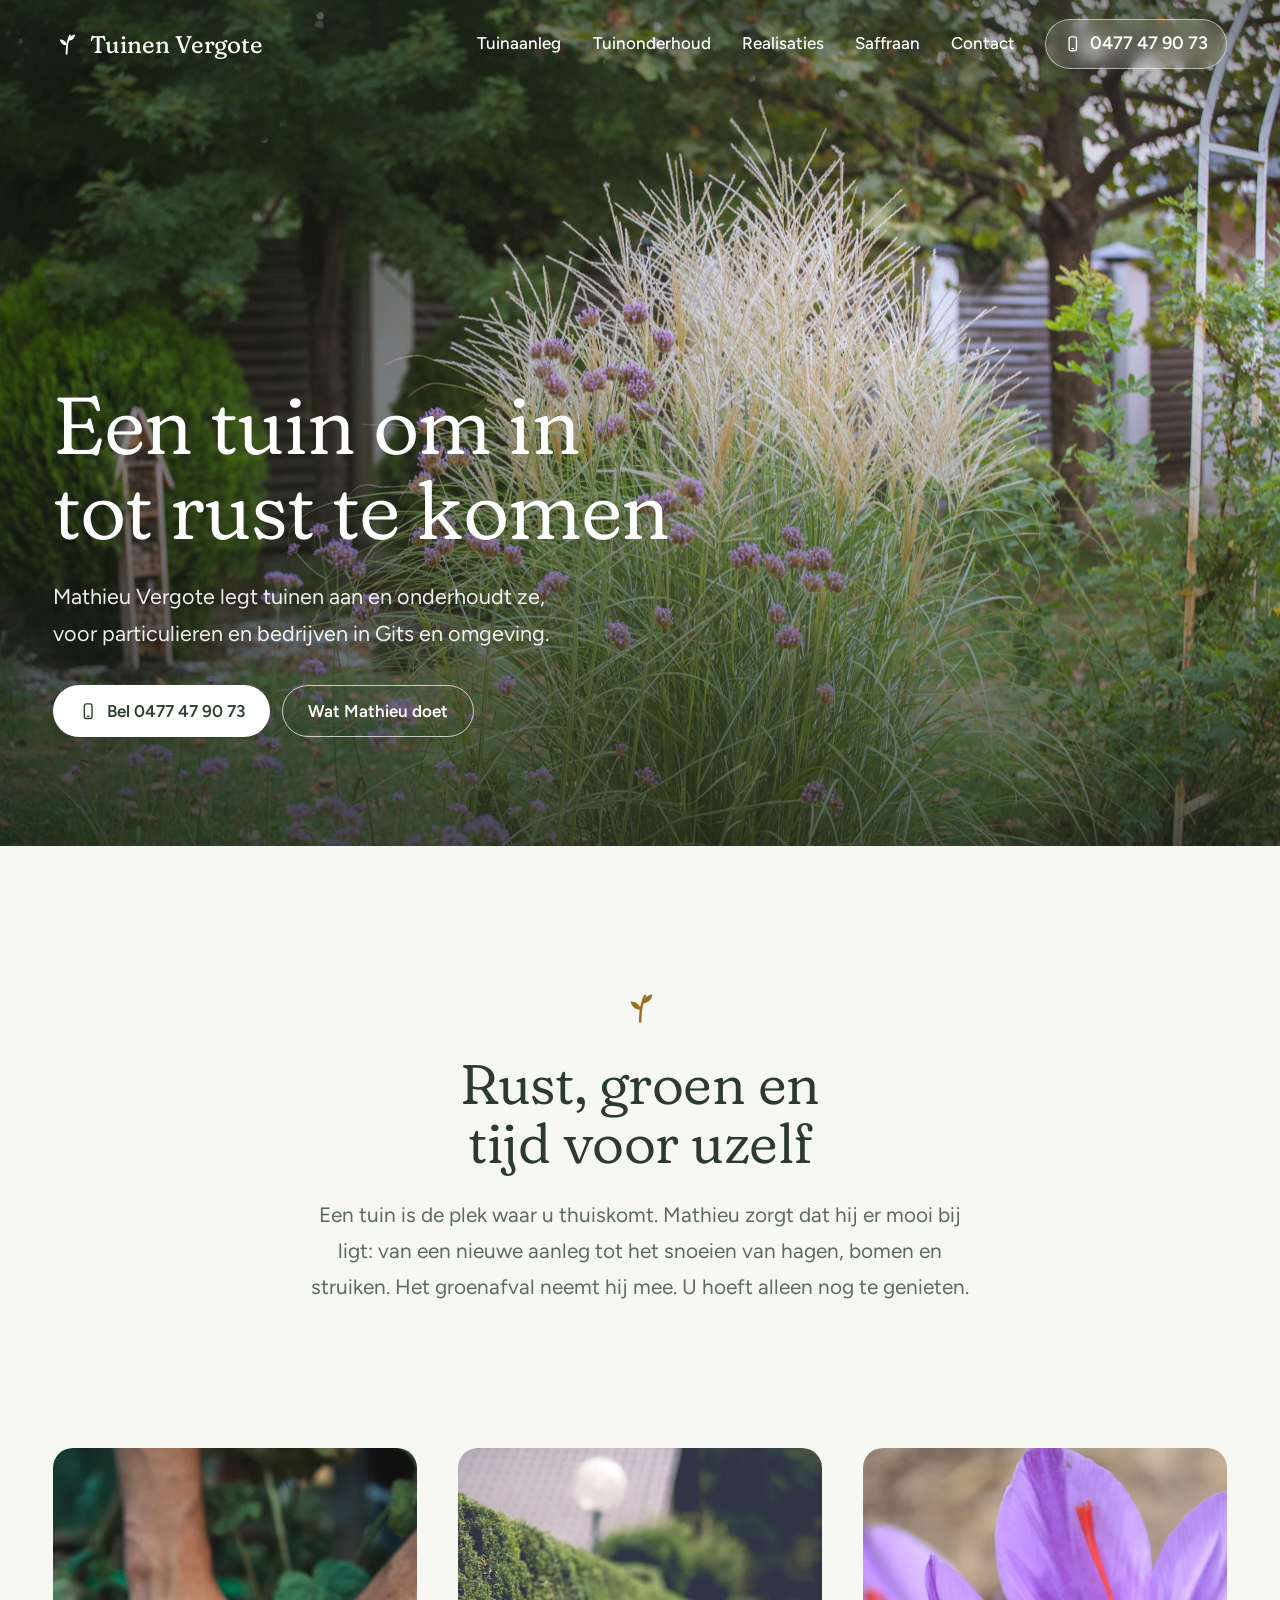
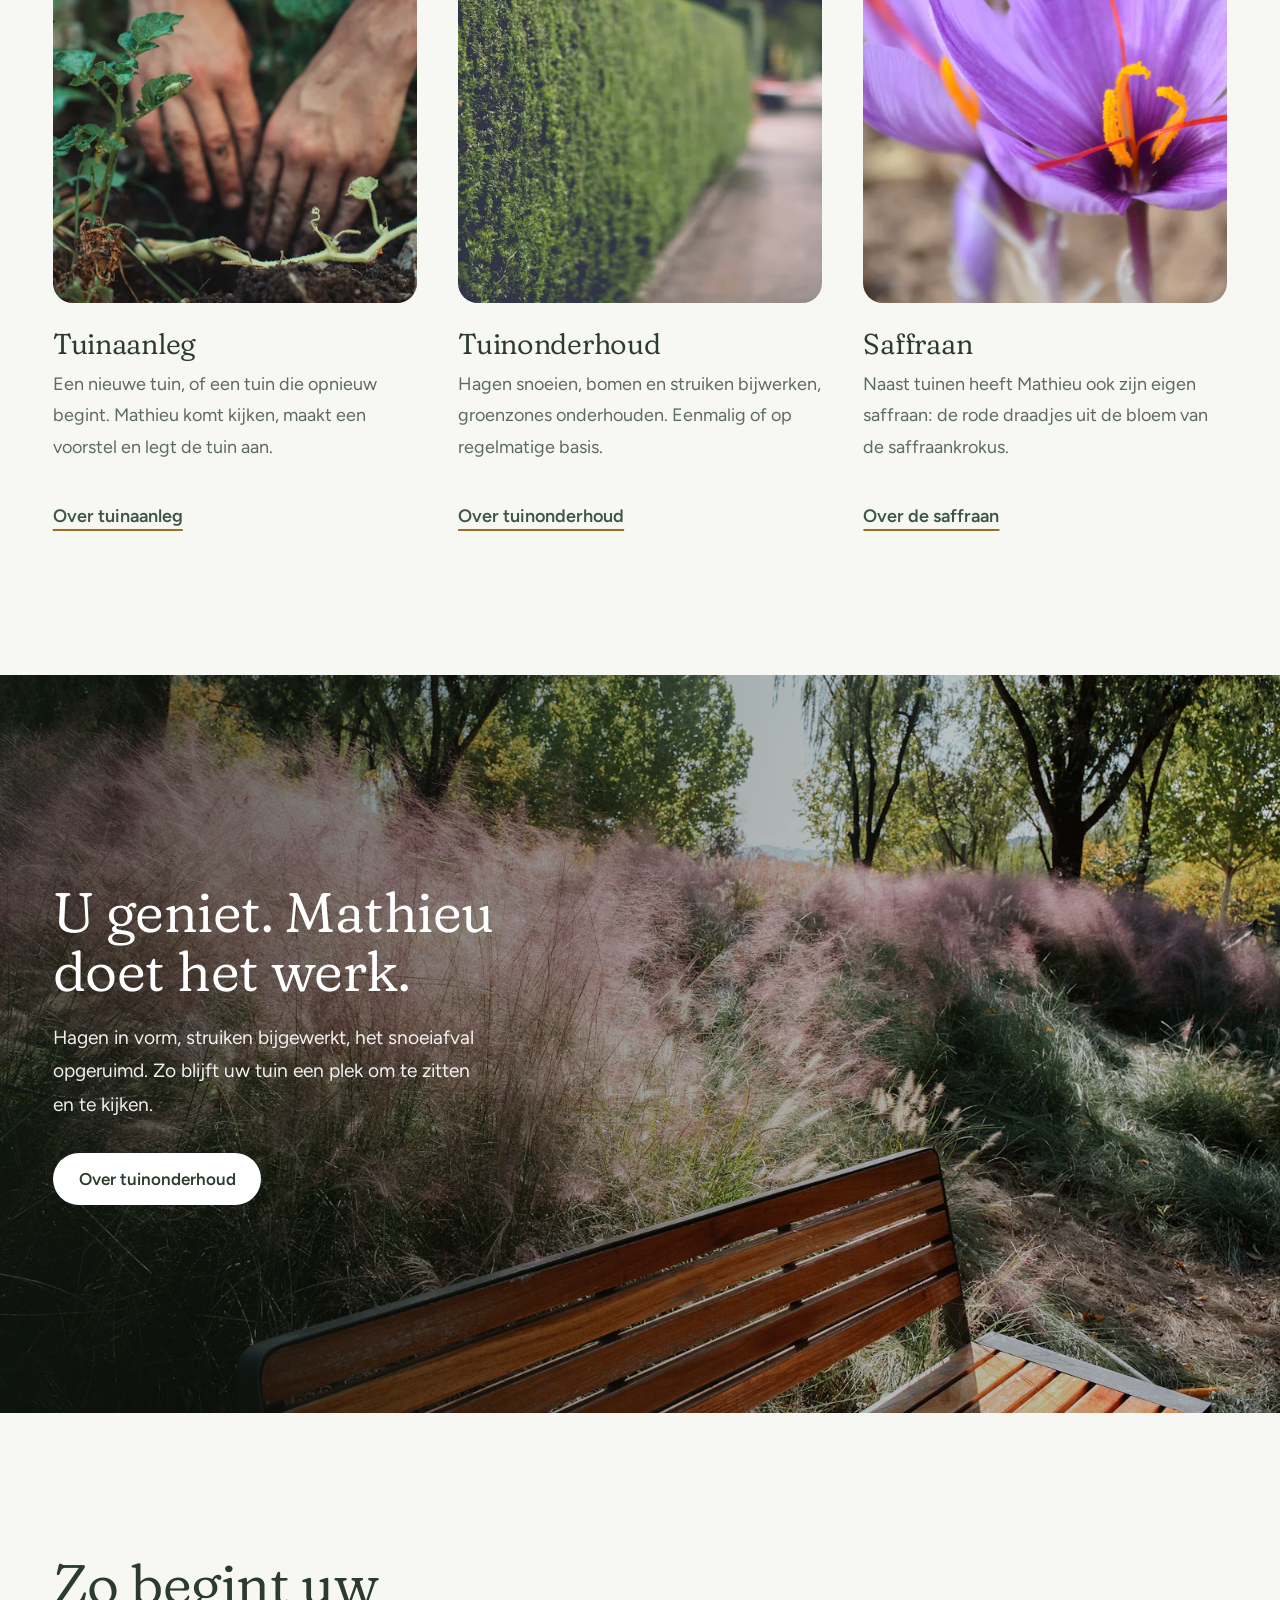
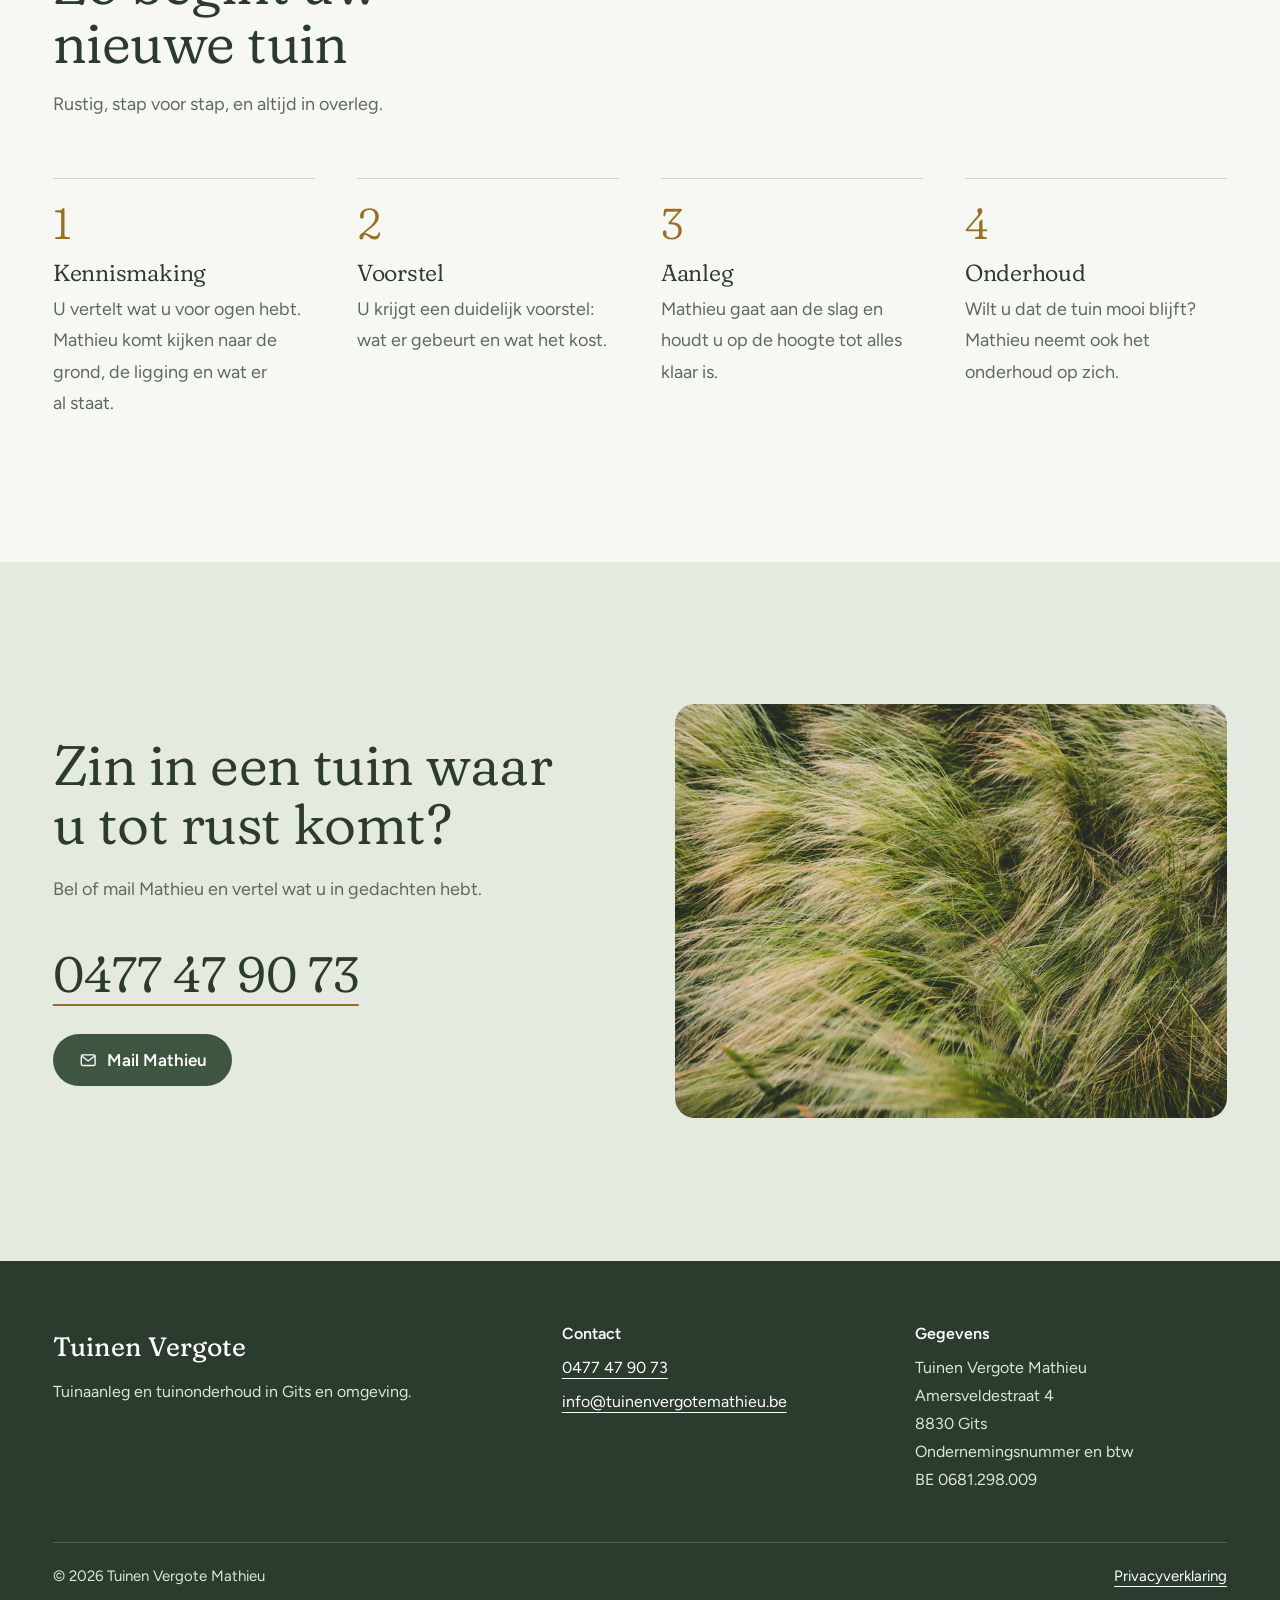
==== index.html @ f9eae63d "Calm redesign: photo-led, inspired by tuinenvanlerberghe.be Fraunces + Figtree (self-hosted, OFL), d" ====
<!doctype html>
<html lang="nl-BE">
<head>
<meta charset="utf-8">
<meta name="viewport" content="width=device-width, initial-scale=1">
<title>Tuinen Vergote Mathieu | Tuinaanleg en tuinonderhoud in Gits</title>
<meta name="description" content="Tuinen Vergote Mathieu uit Gits legt tuinen aan en onderhoudt ze, voor particulieren en bedrijven. Hagen snoeien, bomen en struiken, groenzones en afvoer van groenafval.">
<link rel="canonical" href="https://tuinenvergotemathieu.be/">
<meta property="og:type" content="website">
<meta property="og:locale" content="nl_BE">
<meta property="og:site_name" content="Tuinen Vergote Mathieu">
<meta property="og:title" content="Tuinen Vergote Mathieu | Tuinaanleg en tuinonderhoud in Gits">
<meta property="og:description" content="Tuinen Vergote Mathieu uit Gits legt tuinen aan en onderhoudt ze, voor particulieren en bedrijven. Hagen snoeien, bomen en struiken, groenzones en afvoer van groenafval.">
<meta property="og:url" content="https://tuinenvergotemathieu.be/">
<meta name="theme-color" content="#2B3B2D">
<link rel="icon" href="assets/img/favicon.svg" type="image/svg+xml">
<link rel="preload" href="assets/fonts/fraunces.woff2" as="font" type="font/woff2" crossorigin>
<link rel="preload" href="assets/fonts/figtree.woff2" as="font" type="font/woff2" crossorigin>
<link rel="preload" as="image" type="image/webp" imagesrcset="assets/img/photos/tuin-grassen-960.webp 960w, assets/img/photos/tuin-grassen-1920.webp 1920w" imagesizes="100vw" fetchpriority="high">
<link rel="stylesheet" href="assets/css/style.css">
<script type="application/ld+json">{"@context": "https://schema.org", "@type": "LocalBusiness", "name": "Tuinen Vergote Mathieu", "description": "Tuinaanleg en tuinonderhoud in Gits en omgeving.", "url": "https://tuinenvergotemathieu.be/", "telephone": "+32477479073", "email": "info@tuinenvergotemathieu.be", "vatID": "BE0681298009", "address": {"@type": "PostalAddress", "streetAddress": "Amersveldestraat 4", "postalCode": "8830", "addressLocality": "Gits", "addressCountry": "BE"}}</script>
</head>
<body>
<a class="skip-link" href="#inhoud">Naar de inhoud</a>
<header class="site-header site-header--over">
  <div class="wrap header-inner">
    <a class="brand" href="./"><svg viewBox="0 0 24 24" aria-hidden="true" focusable="false"><path d="M12 21C12 15 12.5 10 15 5" fill="none" stroke="currentColor" stroke-width="1.6" stroke-linecap="round"/><path d="M12.4 13.5C9 13.6 6.6 11.6 6 8.4 9.4 8.3 11.8 10.3 12.4 13.5Z" fill="currentColor"/><path d="M13.6 9.6C14 6.5 16.4 4.4 19.6 4 19.3 7.2 16.9 9.3 13.6 9.6Z" fill="currentColor"/></svg><span>Tuinen Vergote</span></a>
    <nav class="site-nav" aria-label="Hoofdmenu">
      <button class="menu-button" type="button" popovertarget="site-menu" popovertargetaction="toggle" aria-controls="site-menu"><svg viewBox="0 0 24 24" fill="none" stroke="currentColor" stroke-width="1.8" stroke-linecap="round" stroke-linejoin="round" aria-hidden="true" focusable="false"><path d="M4 8h16M4 16h16"/></svg><span>Menu</span></button>
      <ul id="site-menu" class="site-menu" popover="auto">
          <li><a href="tuinaanleg.html">Tuinaanleg</a></li>
          <li><a href="tuinonderhoud.html">Tuinonderhoud</a></li>
          <li><a href="realisaties.html">Realisaties</a></li>
          <li><a href="saffraan.html">Saffraan</a></li>
          <li><a href="contact.html">Contact</a></li>
      </ul>
    </nav>
    <a class="call" href="tel:+32477479073" aria-label="Bel Mathieu op 0477 47 90 73"><svg viewBox="0 0 24 24" fill="none" stroke="currentColor" stroke-width="1.8" stroke-linecap="round" stroke-linejoin="round" aria-hidden="true" focusable="false"><rect x="7" y="2.5" width="10" height="19" rx="2.5"/><path d="M11 18.5h2"/></svg><span class="call-number">0477 47 90 73</span></a>
  </div>
</header>
<main id="inhoud">
<section class="photo-hero hero">
  <img src="assets/img/photos/tuin-grassen-1920.webp" srcset="assets/img/photos/tuin-grassen-960.webp 960w, assets/img/photos/tuin-grassen-1920.webp 1920w" sizes="100vw" alt="" width="1920" height="1280" fetchpriority="high">
  <div class="wrap">
    <h1>Een tuin om in tot rust te komen</h1>
    <p>Mathieu Vergote legt tuinen aan en onderhoudt ze, voor particulieren en bedrijven in Gits en omgeving.</p>
    <div class="actions">
      <a class="button button--light" href="tel:+32477479073"><svg viewBox="0 0 24 24" fill="none" stroke="currentColor" stroke-width="1.8" stroke-linecap="round" stroke-linejoin="round" aria-hidden="true" focusable="false"><rect x="7" y="2.5" width="10" height="19" rx="2.5"/><path d="M11 18.5h2"/></svg>Bel 0477 47 90 73</a>
      <a class="button button--glass" href="#aanbod">Wat Mathieu doet</a>
    </div>
  </div>
</section>

<section class="section intro" aria-labelledby="intro-title">
  <div class="wrap">
    <div class="sprig"><svg viewBox="0 0 24 24" aria-hidden="true" focusable="false"><path d="M12 21C12 15 12.5 10 15 5" fill="none" stroke="currentColor" stroke-width="1.6" stroke-linecap="round"/><path d="M12.4 13.5C9 13.6 6.6 11.6 6 8.4 9.4 8.3 11.8 10.3 12.4 13.5Z" fill="currentColor"/><path d="M13.6 9.6C14 6.5 16.4 4.4 19.6 4 19.3 7.2 16.9 9.3 13.6 9.6Z" fill="currentColor"/></svg></div>
    <h2 id="intro-title">Rust, groen en tijd voor uzelf</h2>
    <p>Een tuin is de plek waar u thuiskomt. Mathieu zorgt dat hij er mooi bij ligt: van een nieuwe aanleg tot het snoeien van hagen, bomen en struiken. Het groenafval neemt hij mee. U hoeft alleen nog te genieten.</p>
  </div>
</section>

<section class="section" id="aanbod" aria-label="Wat Mathieu doet" style="padding-block-start:0">
  <div class="wrap offerings">
    <article class="offer">
      <img src="assets/img/photos/handen-planten-1000.webp" srcset="assets/img/photos/handen-planten-1000.webp 1000w" sizes="(max-width: 56rem) 100vw, 33vw" alt="" width="1000" height="667" loading="lazy" decoding="async">
      <h3>Tuinaanleg</h3>
      <p>Een nieuwe tuin, of een tuin die opnieuw begint. Mathieu komt kijken, maakt een voorstel en legt de tuin aan.</p>
      <a class="text-link" href="tuinaanleg.html">Over tuinaanleg</a>
    </article>
    <article class="offer">
      <img src="assets/img/photos/haag-1000.webp" srcset="assets/img/photos/haag-1000.webp 1000w" sizes="(max-width: 56rem) 100vw, 33vw" alt="" width="1000" height="667" loading="lazy" decoding="async">
      <h3>Tuinonderhoud</h3>
      <p>Hagen snoeien, bomen en struiken bijwerken, groenzones onderhouden. Eenmalig of op regelmatige basis.</p>
      <a class="text-link" href="tuinonderhoud.html">Over tuinonderhoud</a>
    </article>
    <article class="offer">
      <img src="assets/img/photos/saffraankrokus-1000.webp" srcset="assets/img/photos/saffraankrokus-1000.webp 1000w" sizes="(max-width: 56rem) 100vw, 33vw" alt="" width="1000" height="667" loading="lazy" decoding="async">
      <h3>Saffraan</h3>
      <p>Naast tuinen heeft Mathieu ook zijn eigen saffraan: de rode draadjes uit de bloem van de saffraankrokus.</p>
      <a class="text-link" href="saffraan.html">Over de saffraan</a>
    </article>
  </div>
</section>

<section class="photo-hero band" aria-labelledby="band-title">
  <img src="assets/img/photos/bank-tussen-gras-1600.webp" srcset="assets/img/photos/bank-tussen-gras-960.webp 960w, assets/img/photos/bank-tussen-gras-1600.webp 1600w" sizes="100vw" alt="" width="1600" height="1067" loading="lazy" decoding="async">
  <div class="wrap">
    <h2 id="band-title">U geniet. Mathieu doet het werk.</h2>
    <p>Hagen in vorm, struiken bijgewerkt, het snoeiafval opgeruimd. Zo blijft uw tuin een plek om te zitten en te kijken.</p>
    <div class="actions">
      <a class="button button--light" href="tuinonderhoud.html">Over tuinonderhoud</a>
    </div>
  </div>
</section>

<section class="section" aria-labelledby="stappen-title">
  <div class="wrap">
    <div class="steps-head">
      <h2 id="stappen-title">Zo begint uw nieuwe tuin</h2>
      <p>Rustig, stap voor stap, en altijd in overleg.</p>
    </div>
    <ol class="steps">
      <li><h3>Kennismaking</h3><p>U vertelt wat u voor ogen hebt. Mathieu komt kijken naar de grond, de ligging en wat er al staat.</p></li>
      <li><h3>Voorstel</h3><p>U krijgt een duidelijk voorstel: wat er gebeurt en wat het kost.</p></li>
      <li><h3>Aanleg</h3><p>Mathieu gaat aan de slag en houdt u op de hoogte tot alles klaar is.</p></li>
      <li><h3>Onderhoud</h3><p>Wilt u dat de tuin mooi blijft? Mathieu neemt ook het onderhoud op zich.</p></li>
    </ol>
  </div>
</section>
<section class="section section--salie" aria-labelledby="contact-title">
  <div class="wrap contact-block">
    <div>
      <h2 id="contact-title">Zin in een tuin waar u tot rust komt?</h2>
      <p>Bel of mail Mathieu en vertel wat u in gedachten hebt.</p>
      <a class="big-phone" href="tel:+32477479073">0477 47 90 73</a>
      <div class="actions">
        <a class="button button--mos" href="mailto:info@tuinenvergotemathieu.be"><svg viewBox="0 0 24 24" fill="none" stroke="currentColor" stroke-width="1.8" stroke-linecap="round" stroke-linejoin="round" aria-hidden="true" focusable="false"><rect x="3" y="5" width="18" height="14" rx="2"/><path d="m3.5 6.5 8.5 6.5 8.5-6.5"/></svg>Mail Mathieu</a>
      </div>
    </div>
    <img src="assets/img/photos/grassen-wind-1600.webp" srcset="assets/img/photos/grassen-wind-960.webp 960w, assets/img/photos/grassen-wind-1600.webp 1600w" sizes="(max-width: 52rem) 100vw, 50vw" alt="" width="1600" height="1067" loading="lazy" decoding="async">
  </div>
</section>
</main>
<footer class="site-footer">
  <div class="wrap">
    <div class="footer-grid">
      <div>
        <p class="footer-name">Tuinen Vergote</p>
        <p>Tuinaanleg en tuinonderhoud in Gits en omgeving.</p>
      </div>
      <div>
        <h2>Contact</h2>
        <ul>
          <li><a href="tel:+32477479073">0477 47 90 73</a></li>
          <li><a href="mailto:info@tuinenvergotemathieu.be">info@tuinenvergotemathieu.be</a></li>
        </ul>
      </div>
      <div>
        <h2>Gegevens</h2>
        <address>Tuinen Vergote Mathieu<br>Amersveldestraat 4<br>8830 Gits</address>
        <p>Ondernemingsnummer en btw BE 0681.298.009</p>
      </div>
    </div>
    <div class="footer-bottom">
      <span>&copy; <span id="jaar">2026</span> Tuinen Vergote Mathieu</span>
      <a href="privacy.html">Privacyverklaring</a>
    </div>
  </div>
</footer>
<script src="assets/js/site.js" defer></script>
</body>
</html>
---- assets/css/style.css ----
/* Tuinen Vergote Mathieu
   Feel: an early morning in a natural garden. Space, slow rhythm, soft light.
   Everything is served locally: no external fonts, scripts, maps or trackers. */

@font-face {
  font-family: "Fraunces";
  src: url("../fonts/fraunces.woff2") format("woff2-variations"),
       url("../fonts/fraunces.woff2") format("woff2");
  font-weight: 100 900;
  font-style: normal;
  font-display: swap;
}
@font-face {
  font-family: "Figtree";
  src: url("../fonts/figtree.woff2") format("woff2-variations"),
       url("../fonts/figtree.woff2") format("woff2");
  font-weight: 300 900;
  font-style: normal;
  font-display: swap;
}

:root {
  --dauw: #F7F8F4;        /* dew: page background */
  --salie: #E4EADF;       /* sage: quiet sections */
  --salie-lijn: #CBD5C4;
  --mos: #3E5641;         /* moss: headings, buttons */
  --mos-diep: #2B3B2D;
  --ink: #283229;
  --muted: #5D6A5E;
  --goud: #9A6F22;        /* saffron gold: underlines, numerals */
  --krokus: #6E5A9B;
  --wit: #FFFFFF;
  --voet: #DCE5D8;

  --serif: "Fraunces", "Iowan Old Style", Georgia, serif;
  --sans: "Figtree", ui-sans-serif, system-ui, -apple-system, "Segoe UI", Roboto, Arial, sans-serif;

  --gutter: clamp(1.25rem, 0.5rem + 3.5vw, 3.5rem);
  --section: clamp(4.5rem, 2.5rem + 8vw, 10rem);
  --radius: 20px;
  --shade: 20, 30, 22;

  color-scheme: light;
}

*, *::before, *::after { box-sizing: border-box; }
html { -webkit-text-size-adjust: 100%; }

body {
  margin: 0;
  font-family: var(--sans);
  font-size: 1.125rem;
  font-size-adjust: from-font;
  line-height: 1.75;
  color: var(--ink);
  background: var(--dauw);
}

img { display: block; max-width: 100%; height: auto; }

h1, h2, h3 {
  margin: 0;
  font-family: var(--serif);
  font-weight: 340;
  font-variation-settings: "SOFT" 100, "WONK" 0;
  line-height: 1.1;
  letter-spacing: -0.01em;
  color: var(--mos-diep);
  text-wrap: balance;
}
h1 { font-size: clamp(2.6rem, 1.5rem + 4.2vw, 5.25rem); }
h2 { font-size: clamp(2rem, 1.35rem + 2.5vw, 3.5rem); }
h3 { font-size: clamp(1.45rem, 1.25rem + 0.6vw, 1.75rem); }

p { margin: 0 0 1em; text-wrap: pretty; }
p:last-child { margin-bottom: 0; }

a { color: inherit; }
:focus-visible { outline: 2px solid var(--focus, var(--mos)); outline-offset: 4px; border-radius: 4px; }

.wrap { width: min(100% - 2 * var(--gutter), 76rem); margin-inline: auto; }

.visually-hidden {
  position: absolute !important;
  inline-size: 1px; block-size: 1px;
  overflow: hidden;
  clip-path: inset(50%);
  white-space: nowrap;
}

.skip-link {
  position: absolute;
  inset-inline-start: 1rem;
  inset-block-start: -5rem;
  z-index: 100;
  padding: 0.75rem 1.1rem;
  background: var(--mos);
  color: var(--wit);
  border-radius: 999px;
  font-weight: 600;
}
.skip-link:focus { inset-block-start: 1rem; }

/* ---------- Links & buttons ---------- */
.text-link {
  display: inline-block;
  margin-block-start: 1.25rem;
  font-weight: 600;
  color: var(--mos);
  text-decoration: underline;
  text-decoration-color: var(--goud);
  text-decoration-thickness: 1.5px;
  text-underline-offset: 0.4em;
  transition: text-decoration-color 0.3s ease, color 0.3s ease;
}
.text-link:hover { color: var(--mos-diep); text-decoration-color: var(--mos-diep); }

.actions { display: flex; flex-wrap: wrap; gap: 0.75rem; margin-block-start: 2rem; }
.button {
  display: inline-flex;
  align-items: center;
  gap: 0.6rem;
  min-block-size: 3.25rem;
  padding: 0.8rem 1.55rem;
  border: 1.5px solid transparent;
  border-radius: 999px;
  font: 600 1.0625rem/1.2 var(--sans);
  text-decoration: none;
  cursor: pointer;
  transition: background-color 0.3s ease, color 0.3s ease, border-color 0.3s ease;
}
.button svg { inline-size: 1.15rem; block-size: 1.15rem; }
.button--light { background: var(--wit); color: var(--mos-diep); }
.button--light:hover { background: var(--salie); }
.button--glass { border-color: rgba(255, 255, 255, 0.7); color: var(--wit); }
.button--glass:hover { background: rgba(255, 255, 255, 0.16); }
.button--mos { background: var(--mos); color: var(--wit); }
.button--mos:hover { background: var(--mos-diep); }
.button--line { border-color: var(--mos); color: var(--mos); }
.button--line:hover { background: var(--salie); }

/* ---------- Header + navigation ---------- */
.site-header { position: relative; z-index: 20; color: var(--mos-diep); }
.site-header--over { position: absolute; inset-inline: 0; inset-block-start: 0; color: var(--wit); --focus: var(--wit); }
.header-inner { display: flex; align-items: center; gap: 1rem; min-block-size: 5.5rem; }
.header-inner > * { flex-shrink: 0; white-space: nowrap; }

.brand {
  display: inline-flex;
  align-items: center;
  gap: 0.6rem;
  margin-inline-end: auto;
  color: inherit;
  text-decoration: none;
  font-family: var(--serif);
  font-size: 1.45rem;
  font-weight: 400;
  font-variation-settings: "SOFT" 100;
  letter-spacing: -0.005em;
}
.brand svg { inline-size: 1.7rem; block-size: 1.7rem; }

.menu-button {
  anchor-name: --menu-button;
  display: inline-flex;
  align-items: center;
  gap: 0.5rem;
  min-block-size: 2.75rem;
  padding: 0.5rem 1.1rem;
  border: 1.5px solid currentColor;
  border-radius: 999px;
  background: transparent;
  color: inherit;
  font: 600 1rem/1 var(--sans);
  cursor: pointer;
}
.menu-button svg { inline-size: 1.15rem; block-size: 1.15rem; }

.site-menu {
  list-style: none;
  margin: 0;
  padding: 0.75rem;
  position: fixed;
  inset: auto;
  inset-block-start: 5.5rem;
  inset-block-start: anchor(--menu-button bottom);
  inset-inline-end: var(--gutter);
  inline-size: min(84dvw, 20rem);
  max-block-size: calc(100dvh - 7rem);
  margin-block-start: 0.6rem;
  overflow: auto;
  background: var(--dauw);
  color: var(--ink);
  border: 0;
  border-radius: 18px;
  box-shadow: 0 20px 50px rgba(var(--shade), 0.18);
}
.site-menu a {
  display: block;
  padding: 0.75rem 1rem;
  border-radius: 12px;
  color: var(--mos-diep);
  text-decoration: none;
  font-size: 1.15rem;
  font-weight: 500;
}
.site-menu a:hover { background: var(--salie); }
.site-menu a[aria-current="page"] {
  text-decoration: underline;
  text-decoration-color: var(--goud);
  text-decoration-thickness: 1.5px;
  text-underline-offset: 0.45em;
}

.no-popover .site-header:not(.is-wide) .site-menu:not(.is-open) { display: none; }
.no-popover .site-menu.is-open { display: block; }

.site-header.is-wide .menu-button { display: none; }
.site-header.is-wide .site-menu {
  position: static;
  display: flex;
  align-items: center;
  gap: 0.25rem;
  inline-size: auto;
  max-inline-size: none;
  block-size: auto;
  max-block-size: none;
  overflow: visible;
  margin: 0;
  padding: 0;
  background: transparent;
  color: inherit;
  box-shadow: none;
}
.site-header.is-wide .site-menu::backdrop { display: none; }
.site-header.is-wide .site-menu a {
  color: inherit;
  font-size: 1.0625rem;
  padding: 0.5rem 0.85rem;
  text-decoration: underline;
  text-decoration-color: transparent;
  text-decoration-thickness: 1.5px;
  text-underline-offset: 0.45em;
  transition: text-decoration-color 0.3s ease;
}
.site-header.is-wide .site-menu a:hover { background: transparent; text-decoration-color: currentColor; }
.site-header.is-wide .site-menu a[aria-current="page"] { text-decoration-color: var(--goud); }
.site-header--over.is-wide .site-menu a[aria-current="page"] { text-decoration-color: currentColor; }
.is-measuring * { transition: none !important; }

.call {
  display: inline-flex;
  align-items: center;
  gap: 0.5rem;
  min-block-size: 2.75rem;
  padding: 0.5rem 1.15rem;
  border: 1.5px solid transparent;
  border-radius: 999px;
  background: var(--mos);
  color: var(--wit);
  font-weight: 600;
  text-decoration: none;
  transition: background-color 0.3s ease;
}
.call:hover { background: var(--mos-diep); }
.call svg { inline-size: 1.1rem; block-size: 1.1rem; }
.site-header--over .call {
  background: rgba(255, 255, 255, 0.14);
  border-color: rgba(255, 255, 255, 0.55);
  -webkit-backdrop-filter: blur(8px);
  backdrop-filter: blur(8px);
}
.site-header--over .call:hover { background: rgba(255, 255, 255, 0.26); }
@media (max-width: 34rem) {
  .header-inner { gap: 0.6rem; }
  .brand { font-size: 1.2rem; gap: 0.45rem; }
  .brand svg { inline-size: 1.4rem; block-size: 1.4rem; }
  .menu-button { padding-inline: 0.85rem; }
  .call .call-number { display: none; }
  .call { padding-inline: 0.8rem; }
}

/* ---------- Photo heroes ---------- */
.photo-hero {
  position: relative;
  isolation: isolate;
  overflow: hidden;
  display: grid;
  align-items: end;
  color: var(--wit);
  --focus: var(--wit);
}
.photo-hero > img {
  position: absolute;
  inset: 0;
  inline-size: 100%;
  block-size: 100%;
  object-fit: cover;
  z-index: -2;
}
.photo-hero::after {
  content: "";
  position: absolute;
  inset: 0;
  z-index: -1;
  background:
    linear-gradient(90deg, rgba(var(--shade), 0.42) 0%, rgba(var(--shade), 0) 65%),
    linear-gradient(180deg,
      rgba(var(--shade), 0.45) 0%,
      rgba(var(--shade), 0) 26%,
      rgba(var(--shade), 0) 42%,
      rgba(var(--shade), 0.62) 100%);
}
.photo-hero h1, .photo-hero h2 { color: var(--wit); }
.photo-hero p { color: rgba(255, 255, 255, 0.92); }

.hero { min-block-size: min(94svh, 62rem); }
.hero .wrap { padding-block: 9rem clamp(3.5rem, 2rem + 6vw, 7rem); }
.hero h1 { max-inline-size: 13ch; }
.hero p { max-inline-size: 38ch; font-size: clamp(1.15rem, 1rem + 0.5vw, 1.35rem); margin-block-start: 1.5rem; }

/* the one orchestrated moment: the garden settles into view */
@keyframes settle {
  from { scale: 1.07; }
  to   { scale: 1; }
}
@media (prefers-reduced-motion: no-preference) {
  .hero > img { animation: settle 9s cubic-bezier(0.2, 0.6, 0.2, 1) both; }
}

.page-hero { min-block-size: clamp(22rem, 52svh, 36rem); }
.page-hero .wrap { padding-block: 8rem clamp(2.5rem, 1.5rem + 4vw, 5rem); }
.page-hero p { max-inline-size: 44ch; font-size: clamp(1.1rem, 1rem + 0.4vw, 1.3rem); margin-block-start: 1.1rem; }

.page-head { background: var(--salie); }
.page-head .wrap { padding-block: clamp(3rem, 2rem + 4vw, 6rem); }
.page-head p { max-inline-size: 44ch; margin-block-start: 1.1rem; font-size: clamp(1.1rem, 1rem + 0.4vw, 1.3rem); color: var(--muted); }

/* ---------- Sections ---------- */
.section { padding-block: var(--section); }
.section--salie { background: var(--salie); }

.intro { text-align: center; }
.intro .wrap { max-inline-size: 42rem; }
.intro p { margin-block-start: 1.5rem; font-size: clamp(1.15rem, 1.05rem + 0.4vw, 1.3rem); color: var(--muted); }

.sprig { inline-size: 2.4rem; block-size: 2.4rem; margin: 0 auto 1.75rem; color: var(--goud); }

/* three quiet offerings */
.offerings {
  display: grid;
  grid-template-columns: repeat(3, 1fr);
  gap: clamp(2.5rem, 2rem + 2vw, 4rem) clamp(1.5rem, 1rem + 2vw, 3rem);
}
.offer img {
  inline-size: 100%;
  aspect-ratio: 4 / 5;
  object-fit: cover;
  border-radius: var(--radius);
}
.offer h3 { margin-block-start: 1.6rem; }
.offer p { margin-block-start: 0.6rem; color: var(--muted); }
@media (max-width: 56rem) {
  .offerings { grid-template-columns: 1fr; max-inline-size: 34rem; margin-inline: auto; }
  .offer img { aspect-ratio: 3 / 2; }
}

/* calm photo band */
.band { min-block-size: min(82svh, 48rem); align-items: center; }
.band::after {
  background: linear-gradient(90deg, rgba(var(--shade), 0.62) 0%, rgba(var(--shade), 0.25) 55%, rgba(var(--shade), 0.05) 100%);
}
.band .wrap { padding-block: var(--section); }
.band h2 { max-inline-size: 14ch; }
.band p { max-inline-size: 36ch; margin-block-start: 1.25rem; font-size: 1.2rem; }

/* steps: a real sequence, so numbered */
.steps-head { max-inline-size: 36rem; margin-block-end: clamp(2.5rem, 2rem + 2vw, 4rem); }
.steps-head p { margin-block-start: 1rem; color: var(--muted); }
.steps {
  list-style: none;
  margin: 0;
  padding: 0;
  counter-reset: stap;
  display: grid;
  grid-template-columns: repeat(auto-fit, minmax(min(100%, 14rem), 1fr));
  gap: 2.5rem clamp(1.5rem, 1rem + 2vw, 3rem);
}
.steps li { counter-increment: stap; border-block-start: 1px solid var(--salie-lijn); padding-block-start: 1.5rem; }
.steps li::before {
  content: counter(stap);
  display: block;
  font-family: var(--serif);
  font-variation-settings: "SOFT" 100;
  font-weight: 300;
  font-size: 2.6rem;
  line-height: 1;
  color: var(--goud);
  margin-block-end: 1rem;
}
.steps h3 { font-size: 1.4rem; margin-block-end: 0.5rem; }
.steps p { color: var(--muted); }

/* contact block */
.contact-block {
  display: grid;
  grid-template-columns: 1fr 1fr;
  align-items: center;
  gap: clamp(2.5rem, 2rem + 3vw, 5rem);
}
.contact-block img { inline-size: 100%; aspect-ratio: 4 / 3; object-fit: cover; border-radius: var(--radius); }
.contact-block p { margin-block-start: 1.25rem; color: var(--muted); max-inline-size: 38ch; }
.big-phone {
  display: inline-block;
  margin-block-start: 1.5rem;
  font-family: var(--serif);
  font-variation-settings: "SOFT" 100;
  font-weight: 340;
  font-size: clamp(2rem, 1.5rem + 2vw, 3rem);
  line-height: 1.1;
  color: var(--mos-diep);
  text-decoration: underline;
  text-decoration-color: var(--goud);
  text-decoration-thickness: 1.5px;
  text-underline-offset: 0.25em;
}
.big-phone:hover { text-decoration-color: var(--mos-diep); }
@media (max-width: 52rem) { .contact-block { grid-template-columns: 1fr; } }

/* task list (onderhoud) */
.tasks {
  list-style: none;
  margin: 0;
  padding: 0;
  display: grid;
  grid-template-columns: repeat(auto-fit, minmax(min(100%, 24rem), 1fr));
  gap: 2.5rem clamp(2rem, 1rem + 3vw, 4rem);
}
.tasks li { border-block-start: 1px solid var(--salie-lijn); padding-block-start: 1.5rem; }
.tasks h3 { margin-block-end: 0.5rem; }
.tasks p { color: var(--muted); max-inline-size: 40ch; }

.split { display: grid; grid-template-columns: 1fr 1fr; gap: 2rem clamp(2.5rem, 2rem + 3vw, 5rem); align-items: start; }
.split p { color: var(--muted); max-inline-size: 42ch; font-size: 1.2rem; }
.split img { inline-size: 100%; aspect-ratio: 4 / 3; object-fit: cover; border-radius: var(--radius); }
@media (max-width: 52rem) { .split { grid-template-columns: 1fr; } }

.section-title { margin-block-end: clamp(2.5rem, 2rem + 2vw, 4rem); max-inline-size: 22ch; }

/* prose */
.prose { max-inline-size: 64ch; }
.wrap.prose { max-inline-size: none; }
.wrap.prose > * { max-inline-size: 64ch; }
.prose h2 { font-size: clamp(1.75rem, 1.4rem + 1.4vw, 2.5rem); margin-block: 3rem 1rem; }
.prose h2:first-child { margin-block-start: 0; }
.prose ul { padding-inline-start: 1.25rem; margin: 0 0 1em; }
.prose li { margin-block-end: 0.4em; }
.prose a { color: var(--mos); text-decoration-color: var(--goud); text-underline-offset: 0.3em; }
.note {
  background: var(--salie);
  border-inline-start: 3px solid var(--krokus);
  padding: 1.1rem 1.4rem;
  border-radius: 0 14px 14px 0;
}

/* contact facts */
.facts {
  display: grid;
  grid-template-columns: repeat(auto-fit, minmax(min(100%, 24rem), 1fr));
  gap: 2.5rem clamp(2rem, 1rem + 3vw, 4rem);
  margin: 0;
}
.facts div { border-block-start: 1px solid var(--salie-lijn); padding-block-start: 1.25rem; }
.facts dt { color: var(--muted); font-size: 1rem; margin-block-end: 0.4rem; }
.facts dd {
  margin: 0;
  font-family: var(--serif);
  font-variation-settings: "SOFT" 100;
  font-weight: 360;
  font-size: clamp(1.45rem, 1.2rem + 1vw, 2rem);
  line-height: 1.25;
  color: var(--mos-diep);
  overflow-wrap: anywhere;
}
.facts dd a { text-decoration-color: var(--goud); text-decoration-thickness: 1.5px; text-underline-offset: 0.25em; }
.facts dd a:hover { text-decoration-color: currentColor; }

/* gallery (realisaties, for Mathieu's own photos) */
.gallery { display: grid; grid-template-columns: repeat(auto-fill, minmax(min(100%, 20rem), 1fr)); gap: 1.25rem; }
.gallery figure { margin: 0; }
.gallery img { inline-size: 100%; aspect-ratio: 4 / 3; object-fit: cover; border-radius: 14px; }
.gallery figcaption { font-size: 1rem; color: var(--muted); margin-block-start: 0.5rem; }

/* ---------- Footer ---------- */
.site-footer { background: var(--mos-diep); color: var(--voet); padding-block: 4rem 2rem; font-size: 1rem; --focus: var(--wit); }
.footer-grid { display: grid; grid-template-columns: 1.5fr 1fr 1fr; gap: 2.5rem; }
.footer-grid h2 { font-family: var(--sans); font-size: 1rem; font-weight: 600; color: var(--wit); margin-block-end: 0.75rem; letter-spacing: 0; }
.footer-grid ul { list-style: none; margin: 0; padding: 0; }
.footer-grid li { margin-block-end: 0.35rem; }
.footer-grid address { font-style: normal; }
.footer-grid a { color: var(--wit); text-underline-offset: 0.3em; }
.footer-name { font-family: var(--serif); font-variation-settings: "SOFT" 100; font-weight: 400; font-size: 1.6rem; color: var(--wit); margin-block-end: 0.5rem; }
.footer-bottom {
  display: flex;
  flex-wrap: wrap;
  justify-content: space-between;
  gap: 0.5rem 1.5rem;
  margin-block-start: 3rem;
  padding-block-start: 1.25rem;
  border-block-start: 1px solid rgba(220, 229, 216, 0.22);
  font-size: 0.9375rem;
}
.footer-bottom a { color: var(--wit); text-underline-offset: 0.3em; }
@media (max-width: 46rem) { .footer-grid { grid-template-columns: 1fr; } }

@media (forced-colors: active) {
  .call, .button, .menu-button { border: 1.5px solid ButtonText; }
}
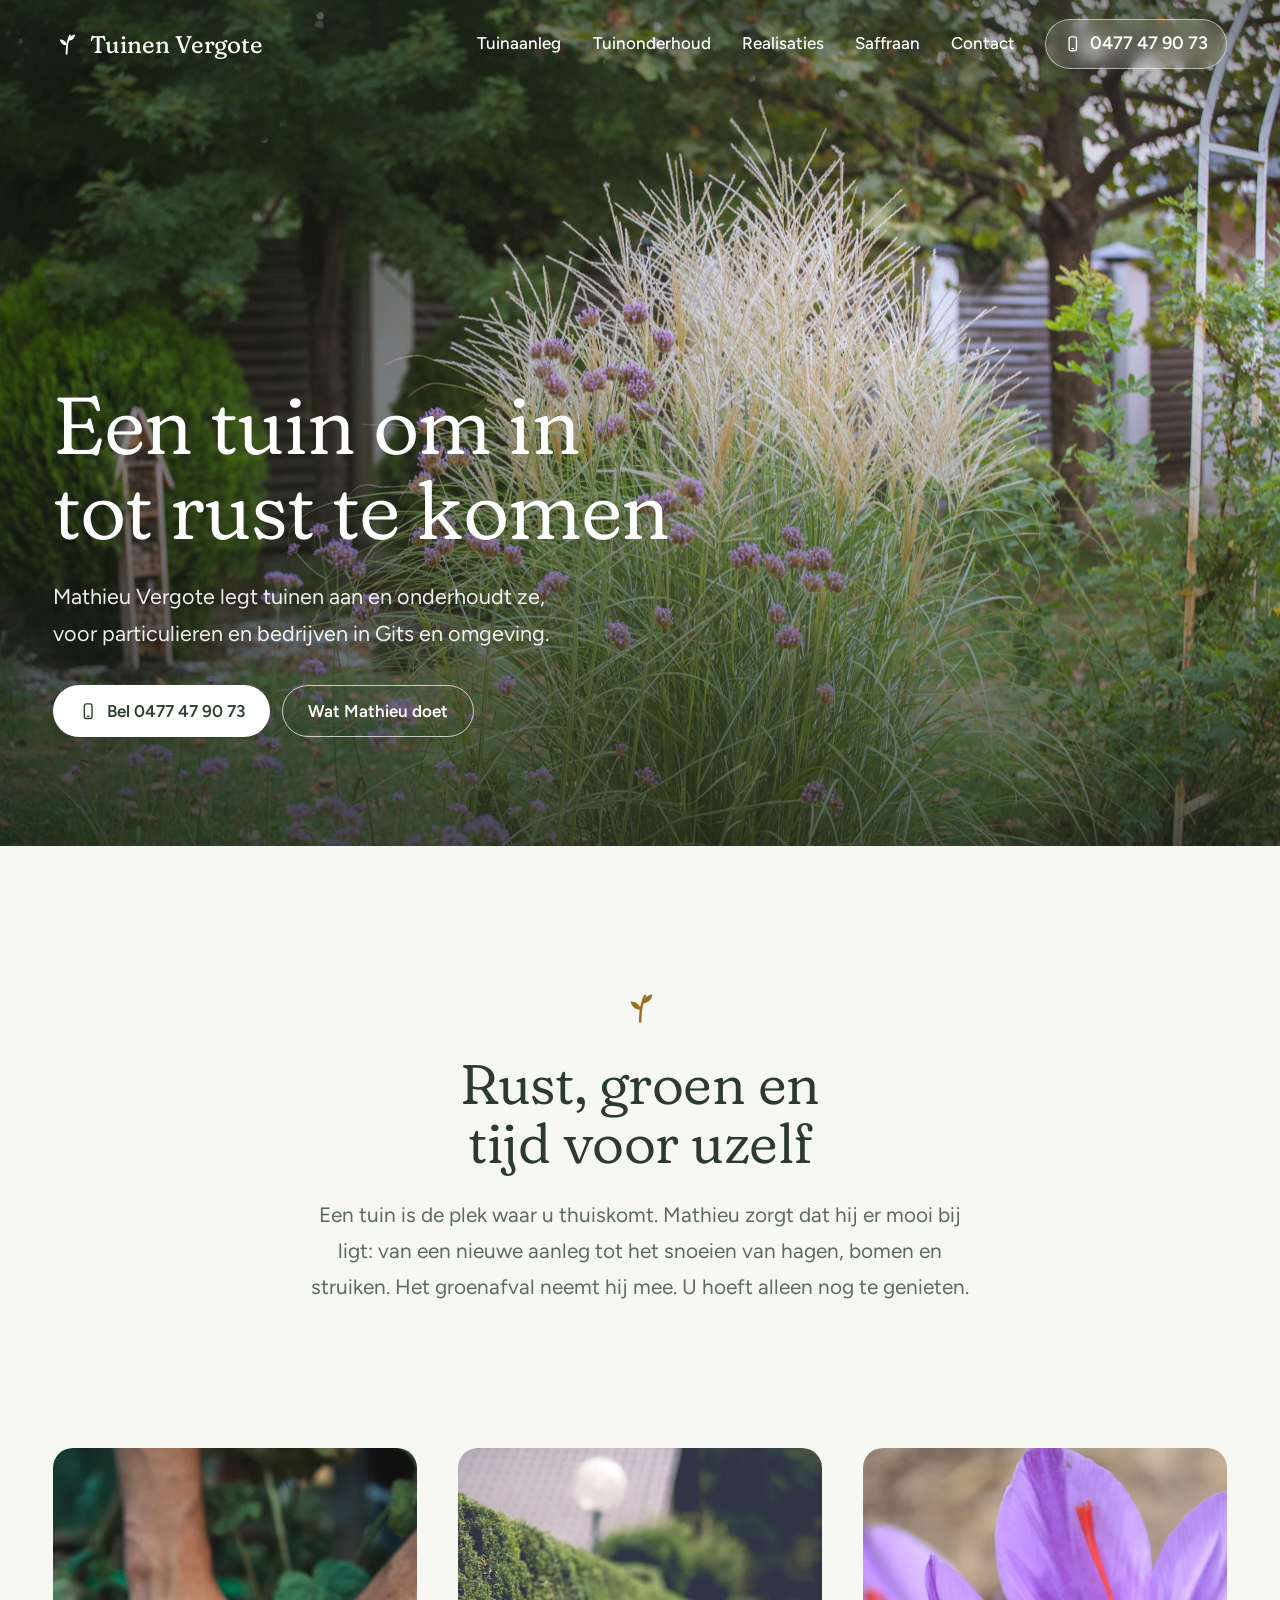
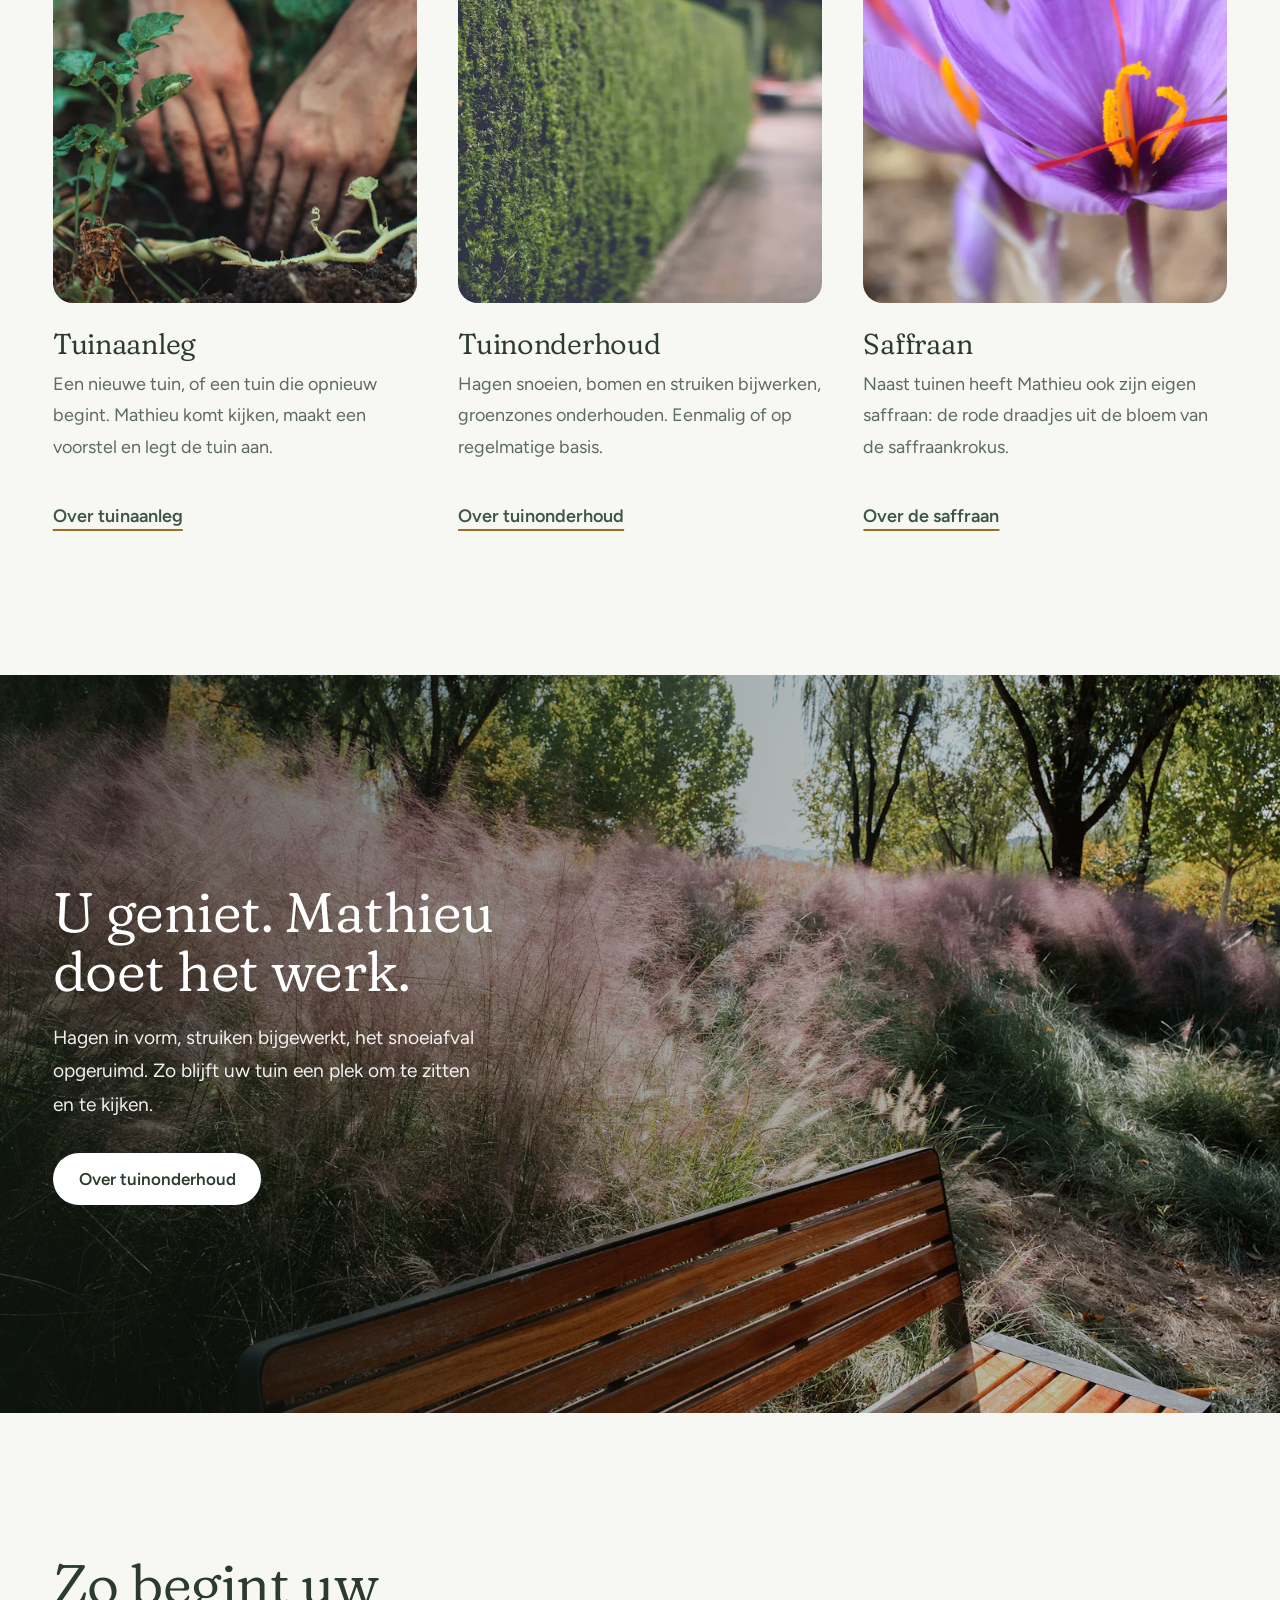
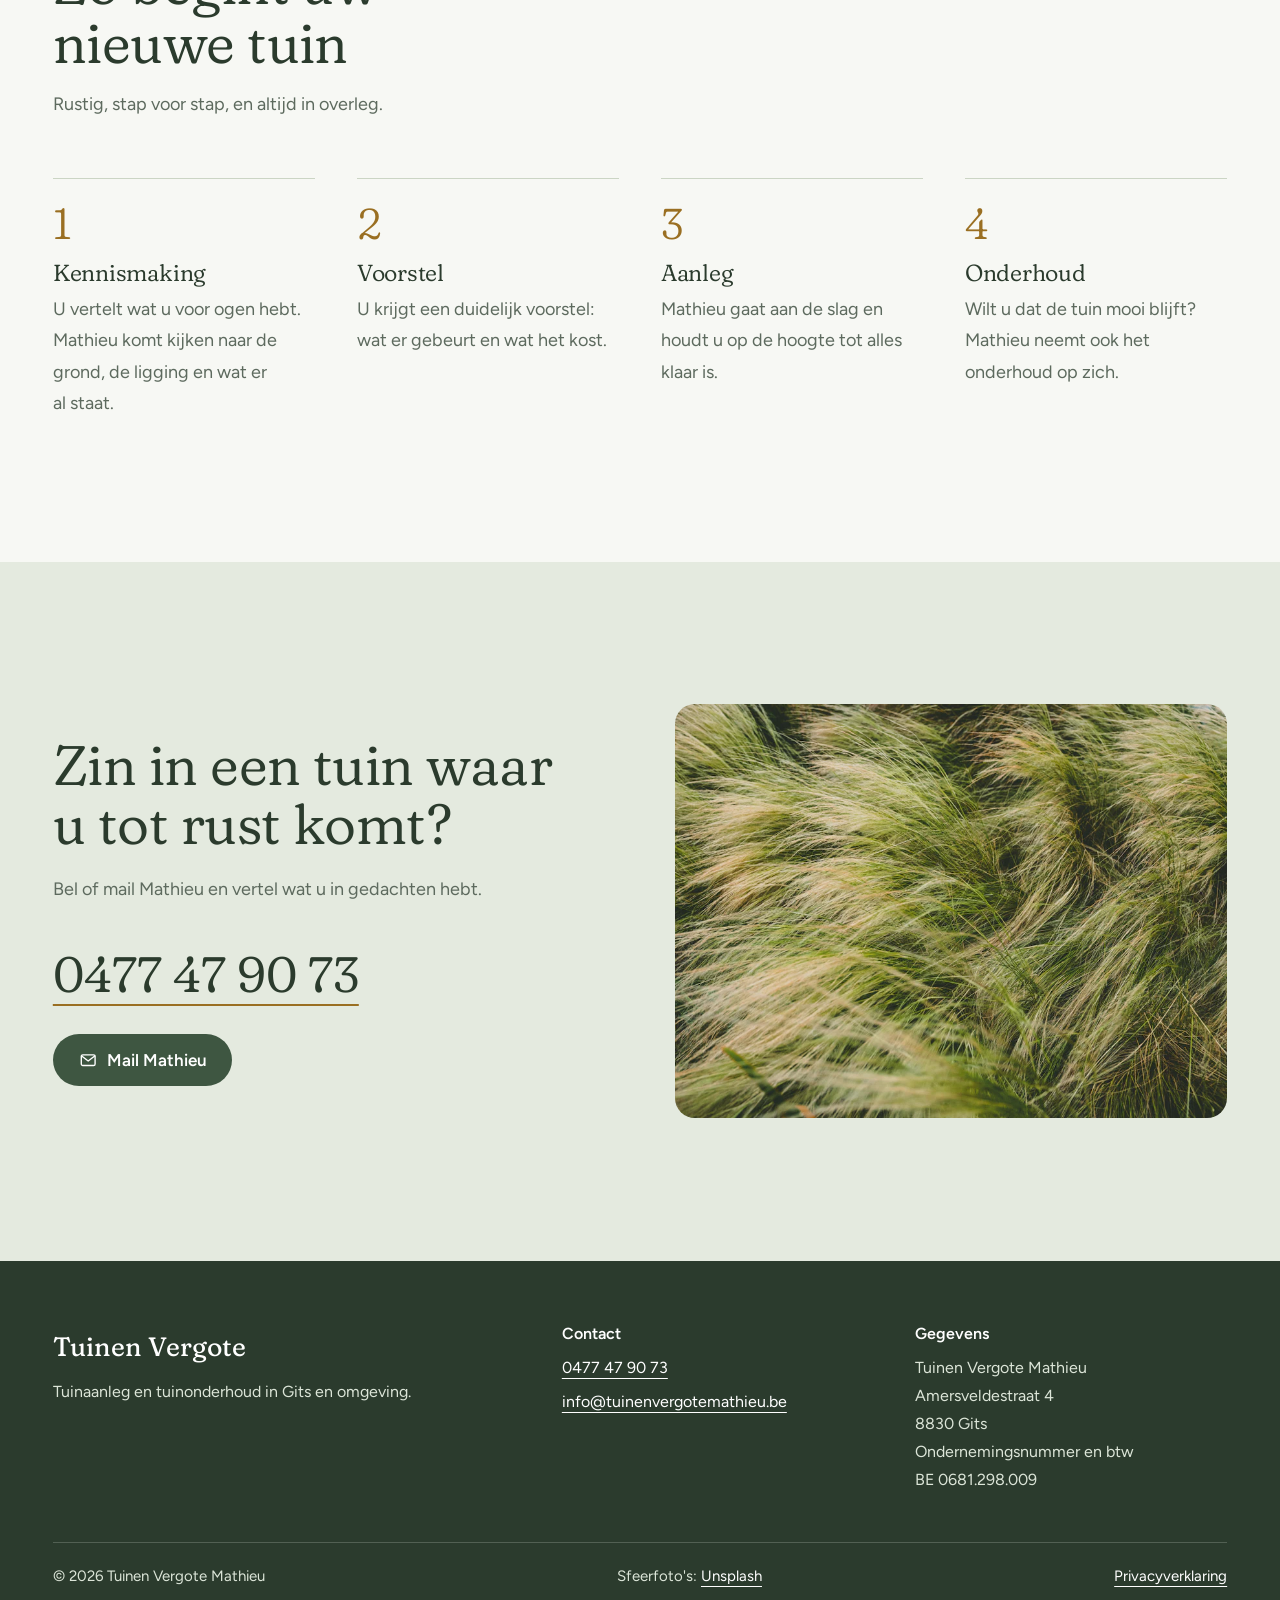
==== commit 33663b0b: "Shorter privacy statement; photo credit in the footer" ====
--- a/index.html
+++ b/index.html
@@ -143,6 +143,7 @@
     </div>
     <div class="footer-bottom">
       <span>&copy; <span id="jaar">2026</span> Tuinen Vergote Mathieu</span>
+      <span>Sfeerfoto's: <a href="https://unsplash.com" rel="noopener">Unsplash</a></span>
       <a href="privacy.html">Privacyverklaring</a>
     </div>
   </div>
--- a/assets/css/style.css
+++ b/assets/css/style.css
@@ -455,7 +455,7 @@
 .prose h2:first-child { margin-block-start: 0; }
 .prose ul { padding-inline-start: 1.25rem; margin: 0 0 1em; }
 .prose li { margin-block-end: 0.4em; }
-.prose a { color: var(--mos); text-decoration-color: var(--goud); text-underline-offset: 0.3em; }
+.prose a:not(.button) { color: var(--mos); text-decoration-color: var(--goud); text-underline-offset: 0.3em; }
 .note {
   background: var(--salie);
   border-inline-start: 3px solid var(--krokus);
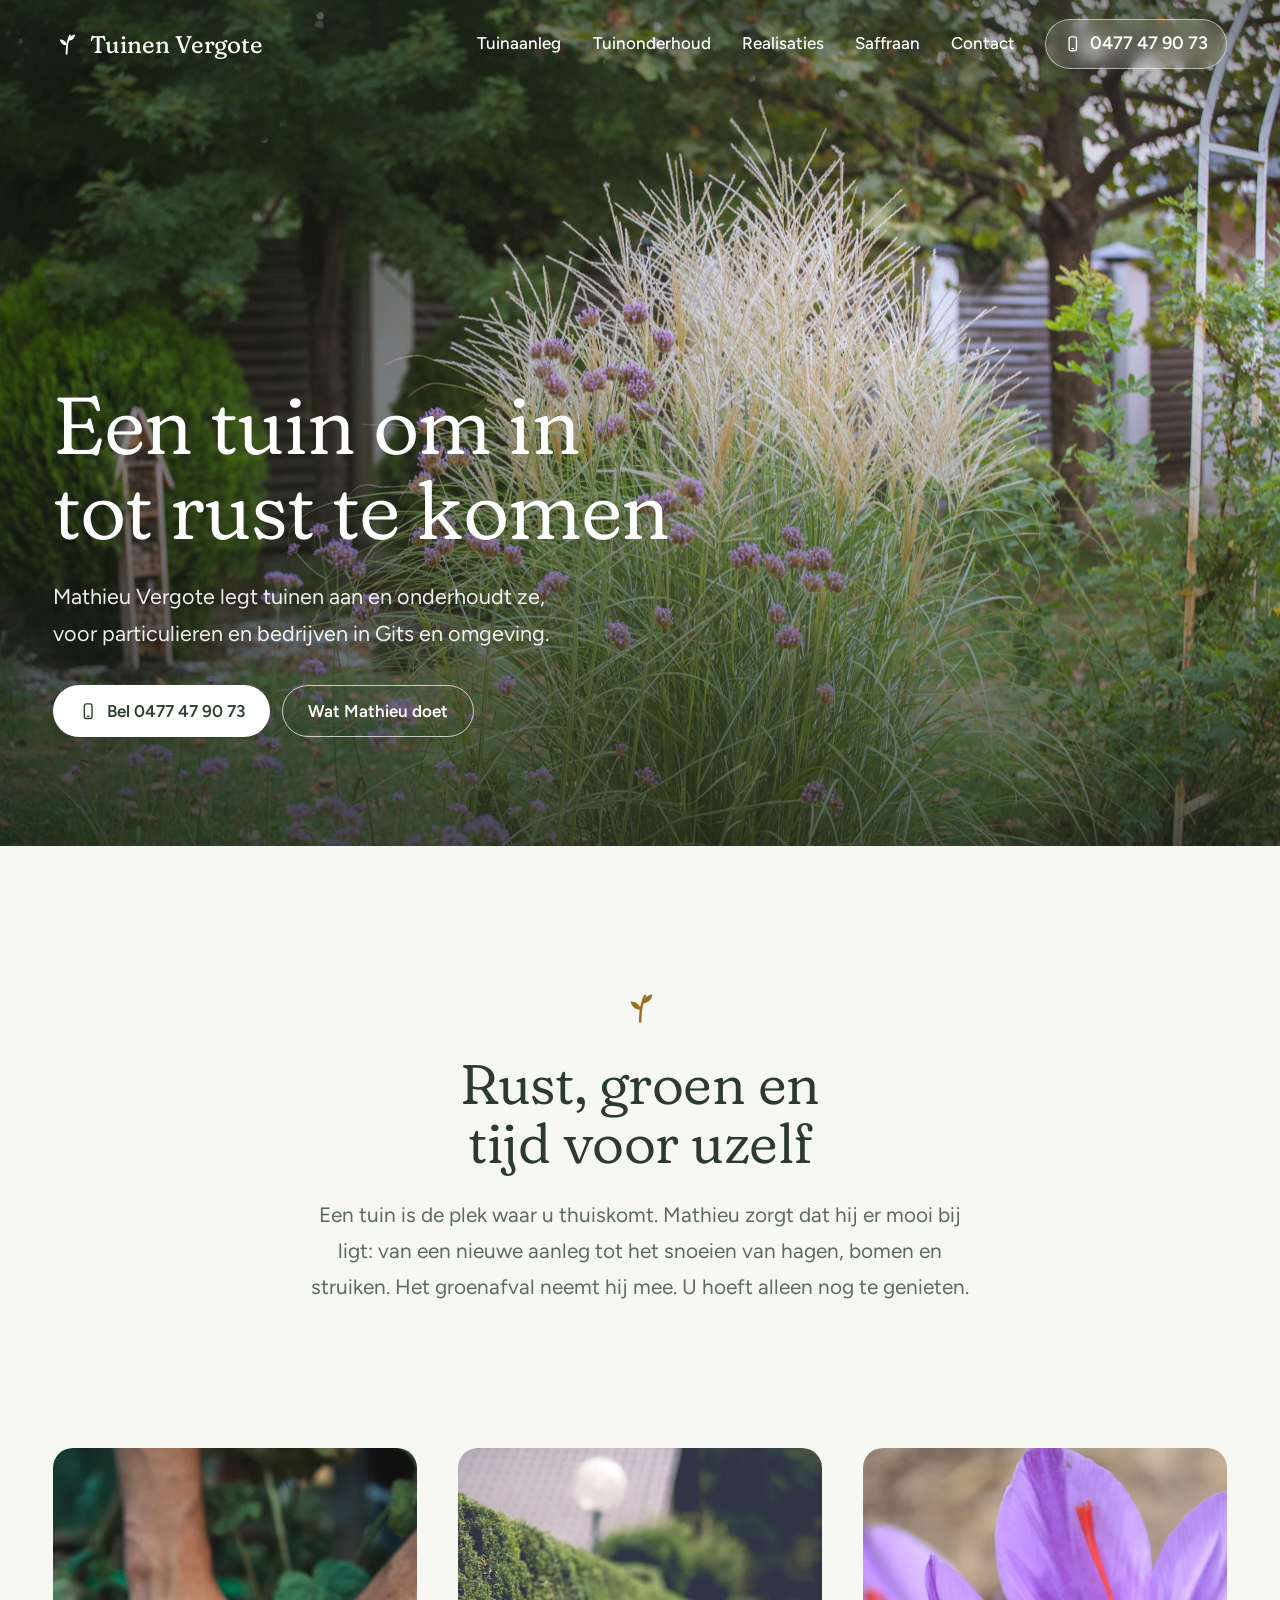
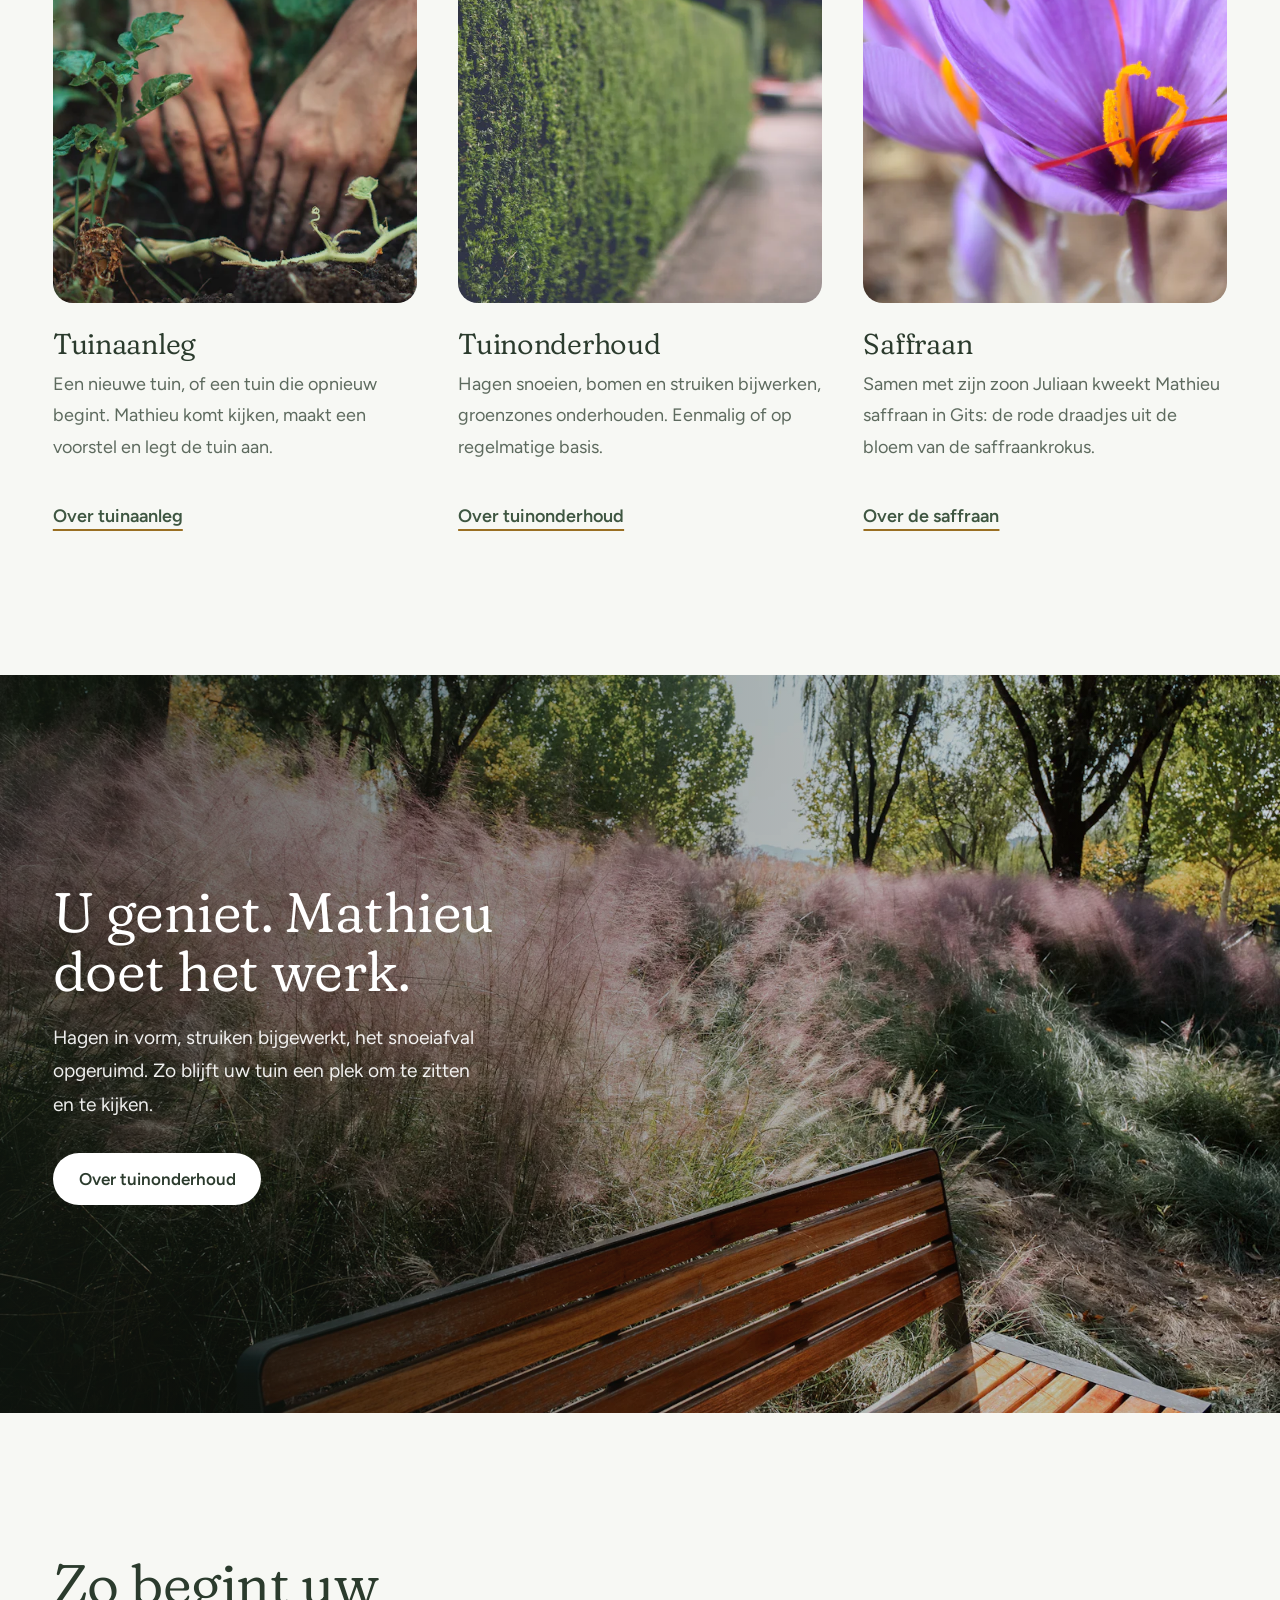
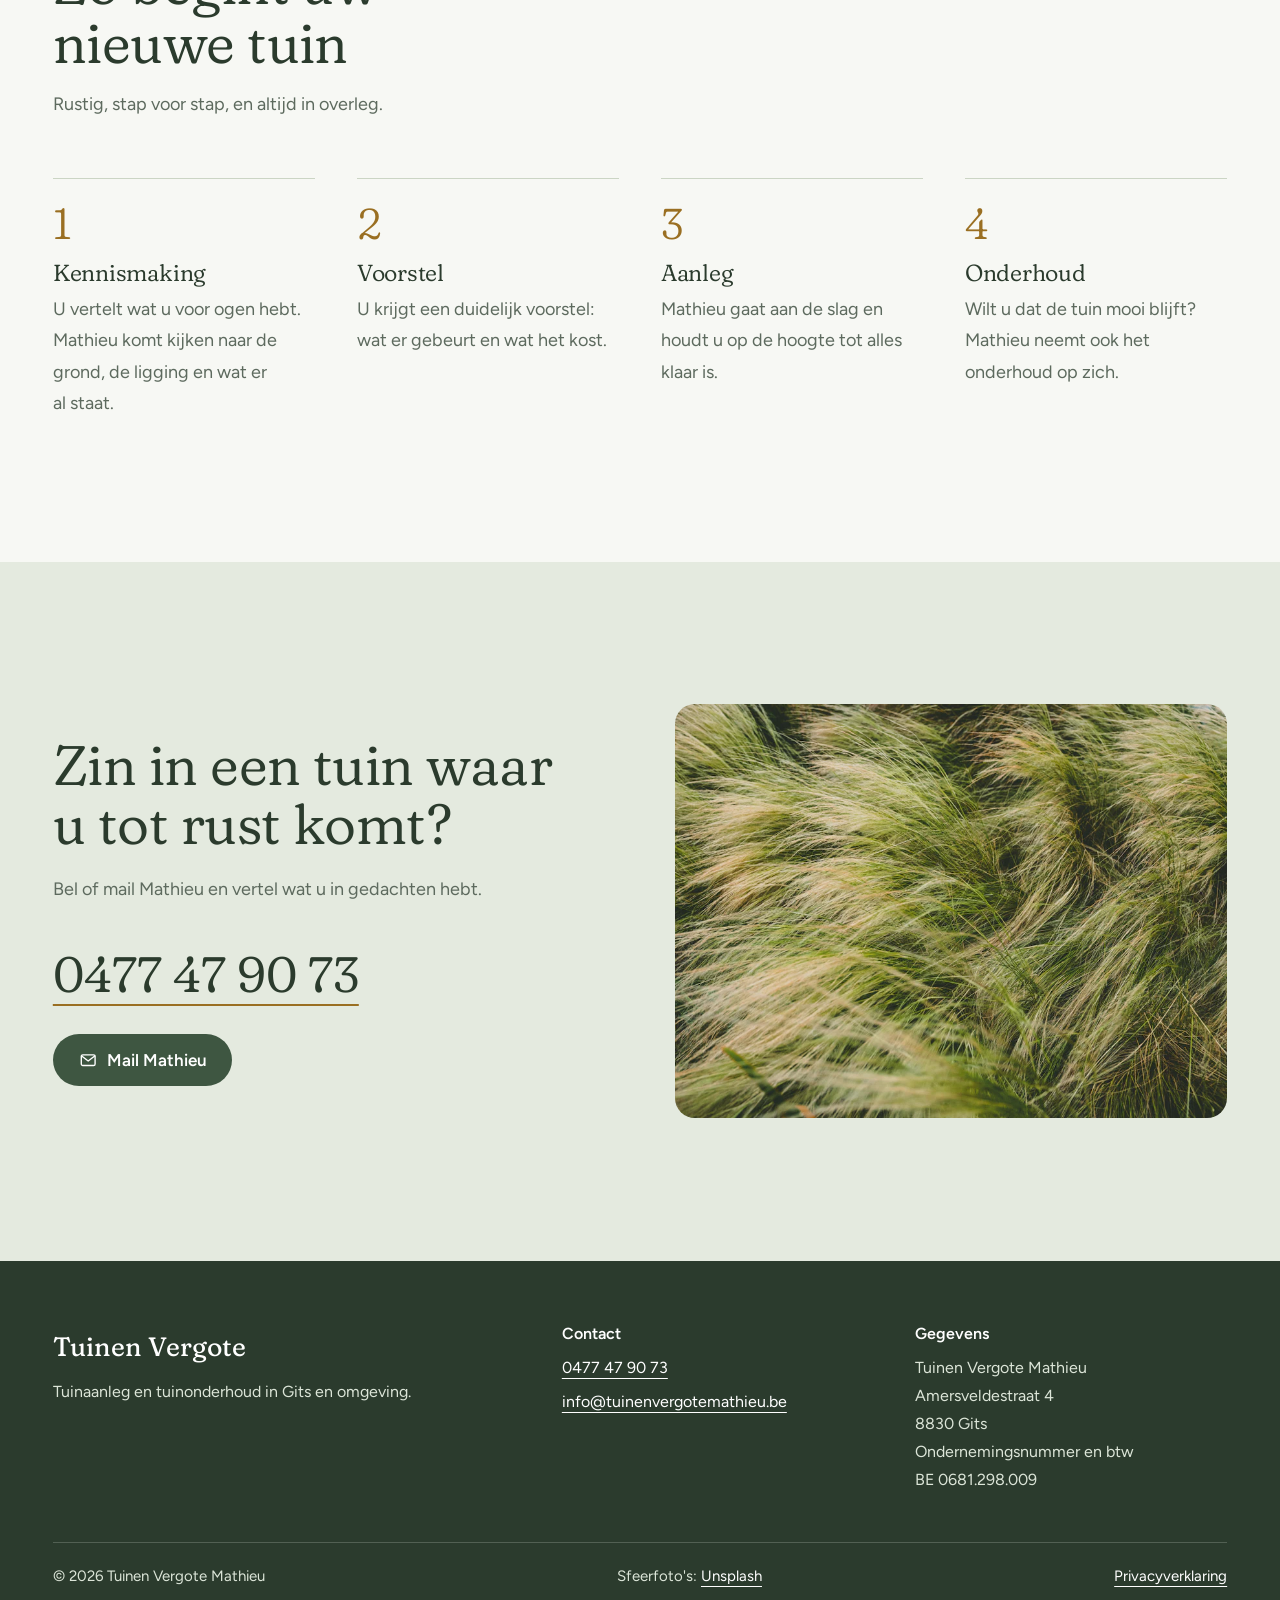
==== commit f570bf8b: "Saffron recipes page, saffron story with Juliaan, Facebook button (placeholder link)" ====
--- a/index.html
+++ b/index.html
@@ -76,7 +76,7 @@
     <article class="offer">
       <img src="assets/img/photos/saffraankrokus-1000.webp" srcset="assets/img/photos/saffraankrokus-1000.webp 1000w" sizes="(max-width: 56rem) 100vw, 33vw" alt="" width="1000" height="667" loading="lazy" decoding="async">
       <h3>Saffraan</h3>
-      <p>Naast tuinen heeft Mathieu ook zijn eigen saffraan: de rode draadjes uit de bloem van de saffraankrokus.</p>
+      <p>Samen met zijn zoon Juliaan kweekt Mathieu saffraan in Gits: de rode draadjes uit de bloem van de saffraankrokus.</p>
       <a class="text-link" href="saffraan.html">Over de saffraan</a>
     </article>
   </div>
--- a/assets/css/style.css
+++ b/assets/css/style.css
@@ -484,6 +484,92 @@
 }
 .facts dd a { text-decoration-color: var(--goud); text-decoration-thickness: 1.5px; text-underline-offset: 0.25em; }
 .facts dd a:hover { text-decoration-color: currentColor; }
+
+/* ---------- Recipes ---------- */
+.page-head--split .wrap {
+  display: grid;
+  grid-template-columns: 1.1fr 0.9fr;
+  align-items: center;
+  gap: 2rem clamp(2.5rem, 2rem + 3vw, 5rem);
+}
+.page-head--split img { inline-size: 100%; aspect-ratio: 3 / 2; object-fit: cover; border-radius: var(--radius); }
+.page-head--split .text-link { margin-block-start: 1.5rem; }
+@media (max-width: 52rem) { .page-head--split .wrap { grid-template-columns: 1fr; } }
+
+.tips {
+  list-style: none;
+  margin: 0;
+  padding: 0;
+  display: grid;
+  grid-template-columns: repeat(auto-fit, minmax(min(100%, 15rem), 1fr));
+  gap: 2rem clamp(1.5rem, 1rem + 2vw, 3rem);
+}
+.tips li { border-block-start: 1px solid var(--salie-lijn); padding-block-start: 1.25rem; }
+.tips h3 { font-size: 1.35rem; margin-block-end: 0.5rem; }
+.tips p { color: var(--muted); }
+
+.recipe-index {
+  list-style: none;
+  margin: 0;
+  padding: 0;
+  display: grid;
+  grid-template-columns: repeat(auto-fit, minmax(min(100%, 20rem), 1fr));
+  gap: 0 clamp(1.5rem, 1rem + 2vw, 3rem);
+}
+.recipe-index a {
+  display: grid;
+  gap: 0.2rem;
+  padding-block: 1.25rem;
+  border-block-start: 1px solid var(--salie-lijn);
+  color: inherit;
+  text-decoration: none;
+}
+.recipe-index .recipe-name {
+  font-family: var(--serif);
+  font-variation-settings: "SOFT" 100;
+  font-weight: 360;
+  font-size: 1.6rem;
+  line-height: 1.15;
+  color: var(--mos-diep);
+  text-decoration: underline;
+  text-decoration-color: transparent;
+  text-decoration-thickness: 1.5px;
+  text-underline-offset: 0.25em;
+  transition: text-decoration-color 0.3s ease;
+}
+.recipe-index a:hover .recipe-name { text-decoration-color: var(--goud); }
+.recipe-land { color: var(--goud); font-weight: 600; font-size: 1rem; margin: 0; }
+.recipe-meta { color: var(--muted); font-size: 1rem; }
+
+.recipe { scroll-margin-block-start: 1rem; }
+.recipe + .recipe { border-block-start: 1px solid var(--salie-lijn); }
+.recipe h2 { margin-block: 0.4rem 1rem; }
+.recipe-intro { max-inline-size: 56ch; font-size: 1.2rem; color: var(--muted); }
+.recipe-facts { display: flex; flex-wrap: wrap; gap: 0.5rem 2.5rem; margin: 1.5rem 0 0; }
+.recipe-facts dt { font-size: 0.9375rem; color: var(--muted); }
+.recipe-facts dd { margin: 0; font-weight: 600; color: var(--mos-diep); }
+.recipe-body {
+  display: grid;
+  grid-template-columns: minmax(0, 1fr) minmax(0, 2fr);
+  gap: 2.5rem clamp(2.5rem, 2rem + 3vw, 5rem);
+  margin-block-start: clamp(2rem, 1.5rem + 2vw, 3rem);
+}
+.recipe-body h3 { font-size: 1.4rem; margin-block-end: 1rem; }
+.recipe-ingredients ul { list-style: none; margin: 0; padding: 0; }
+.recipe-ingredients li { padding-block: 0.5rem; border-block-end: 1px solid var(--salie-lijn); }
+.recipe-steps ol { list-style: none; margin: 0; padding: 0; counter-reset: stap; }
+.recipe-steps li { counter-increment: stap; display: grid; grid-template-columns: 2.25rem 1fr; gap: 0.75rem; margin-block-end: 1rem; }
+.recipe-steps li::before {
+  content: counter(stap);
+  font-family: var(--serif);
+  font-variation-settings: "SOFT" 100;
+  font-size: 1.4rem;
+  line-height: 1.5;
+  color: var(--goud);
+}
+.recipe-tip { margin-block-start: 1.5rem; background: var(--salie); padding: 1rem 1.25rem; border-radius: 14px; }
+.recipe .text-link { margin-block-start: 2rem; }
+@media (max-width: 52rem) { .recipe-body { grid-template-columns: 1fr; } }
 
 /* gallery (realisaties, for Mathieu's own photos) */
 .gallery { display: grid; grid-template-columns: repeat(auto-fill, minmax(min(100%, 20rem), 1fr)); gap: 1.25rem; }
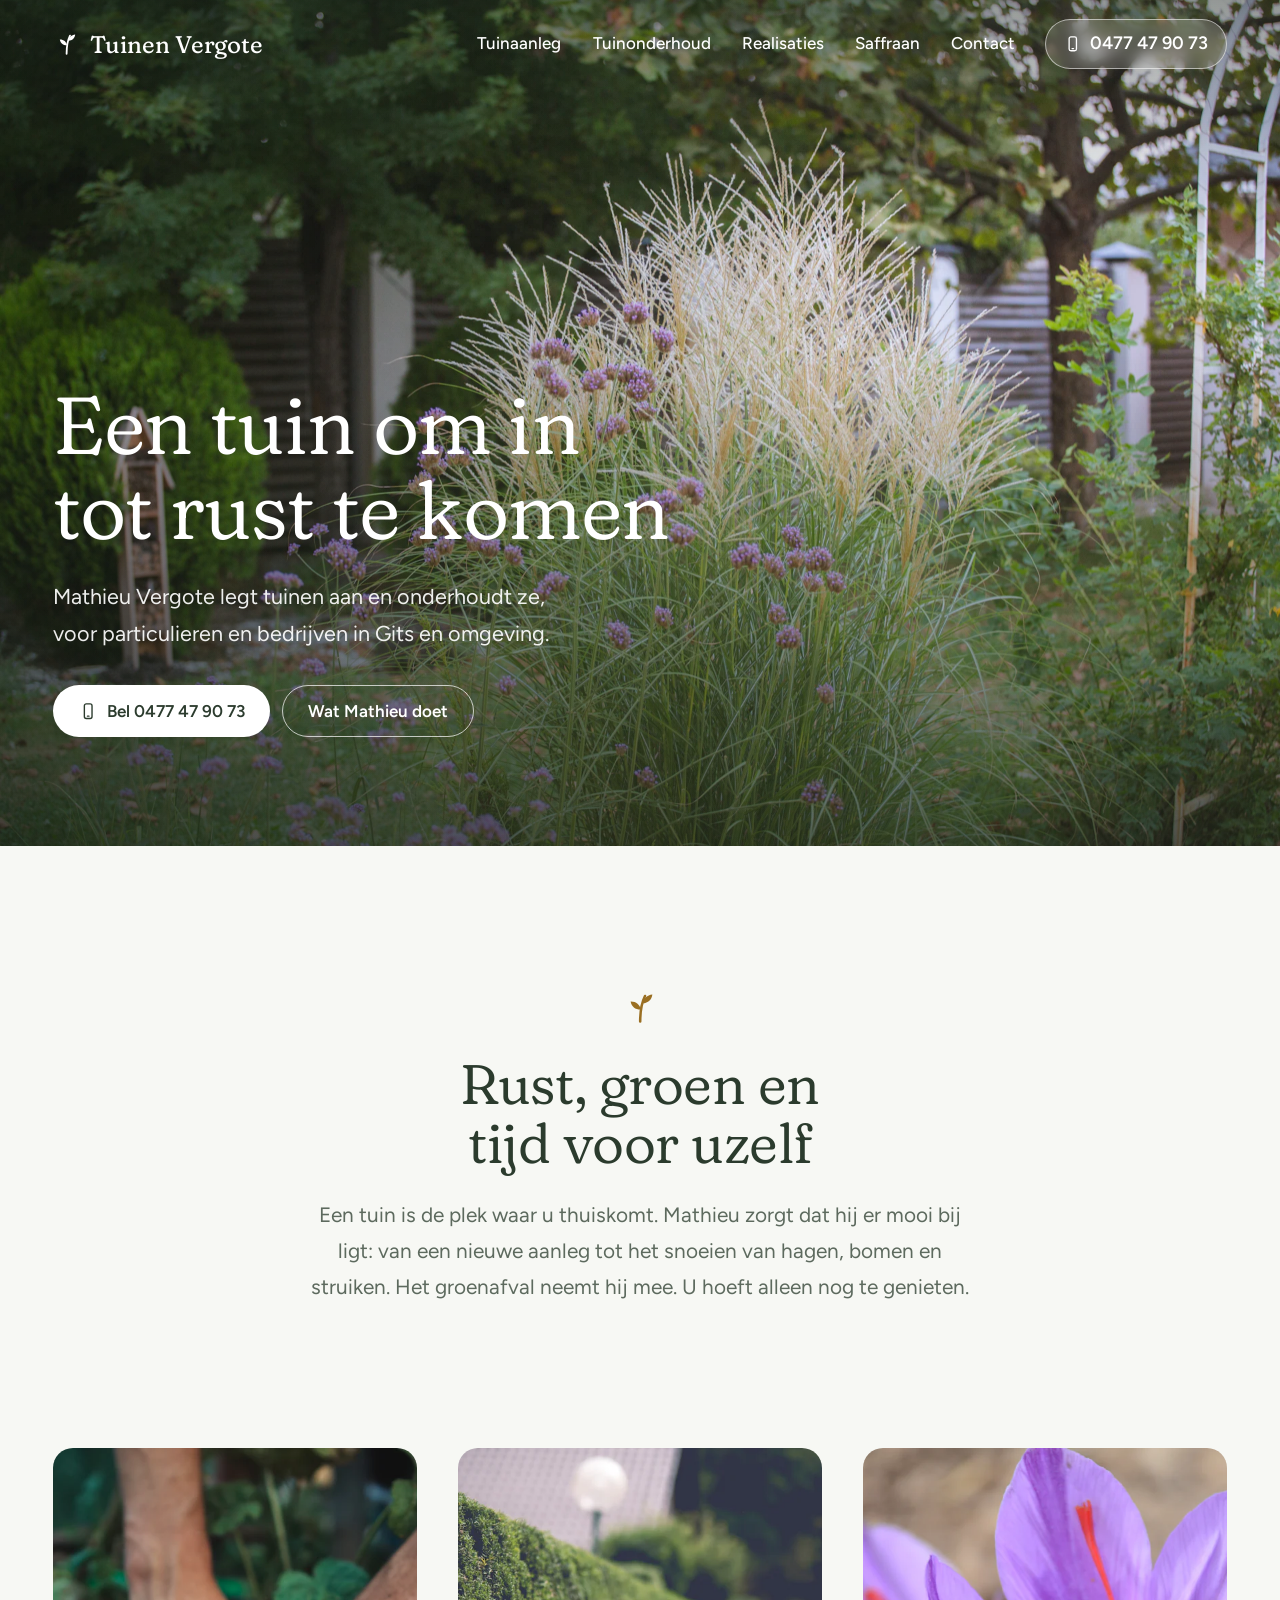
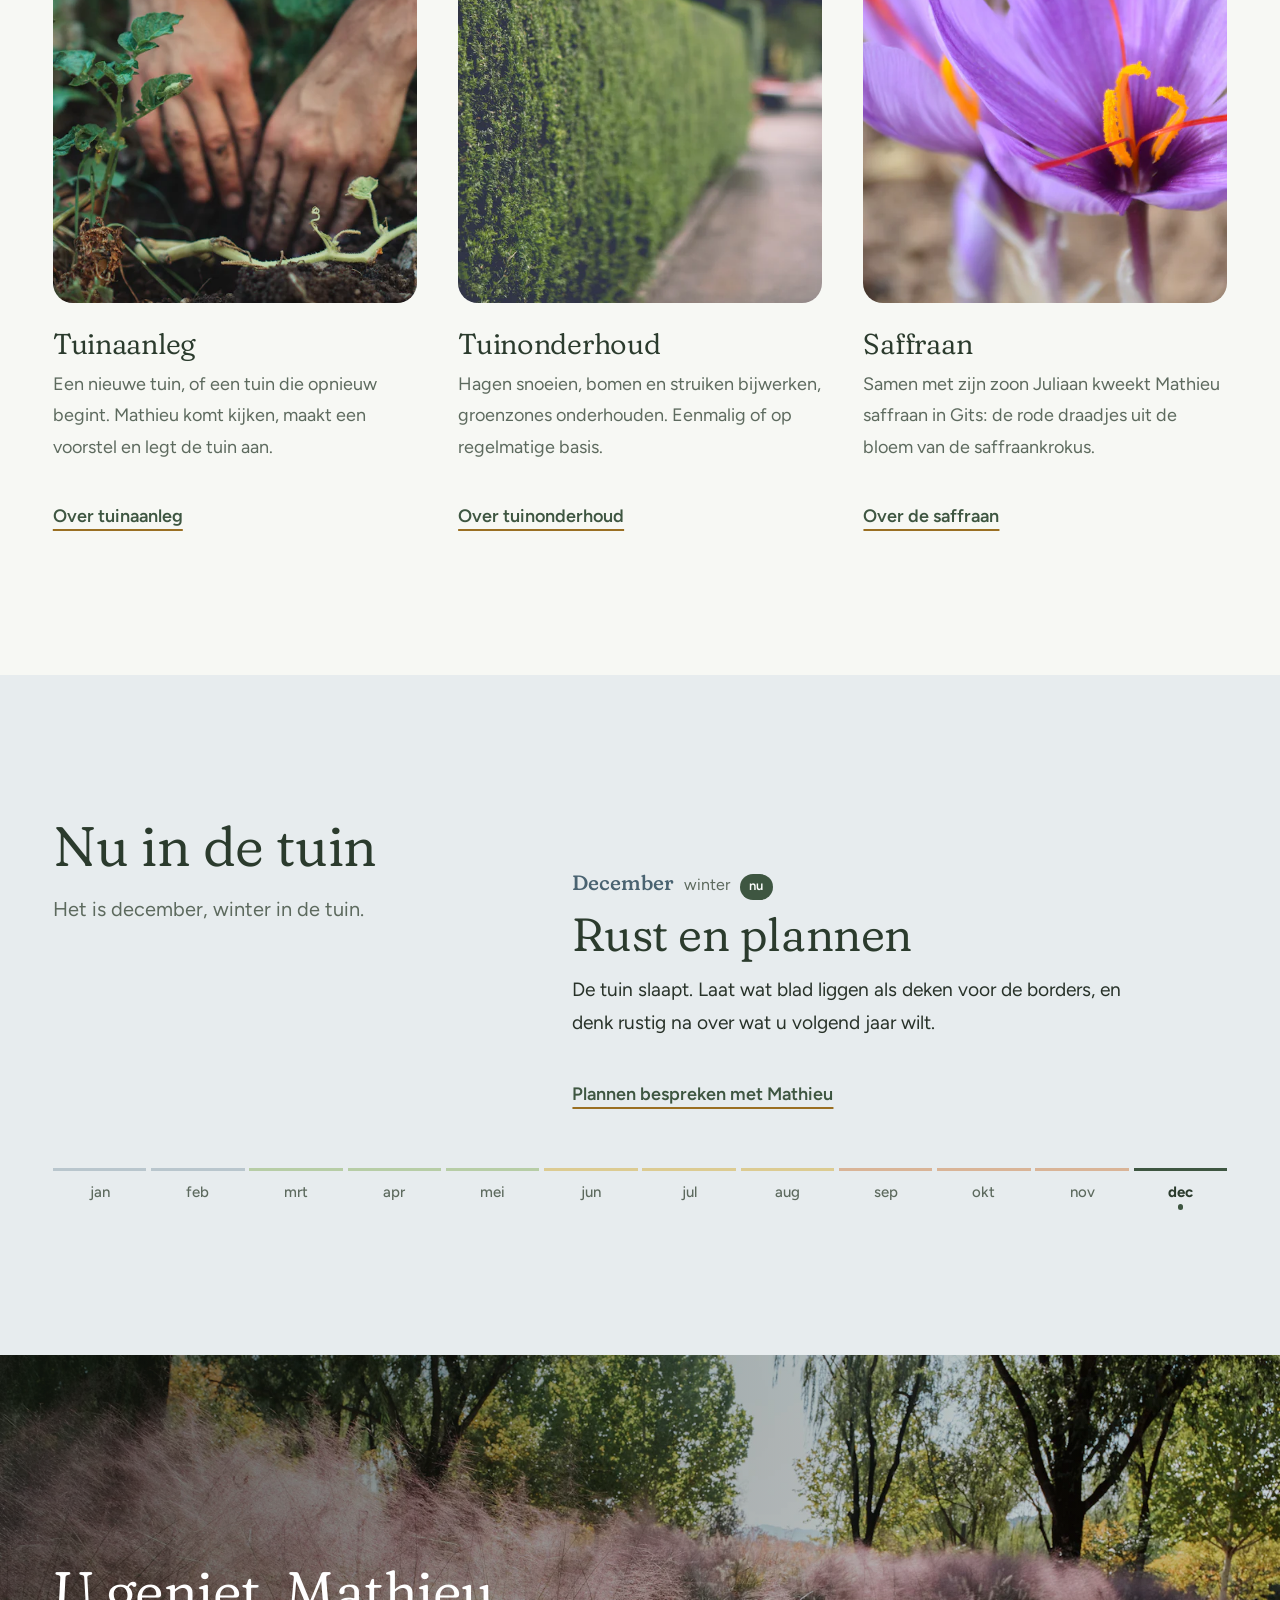
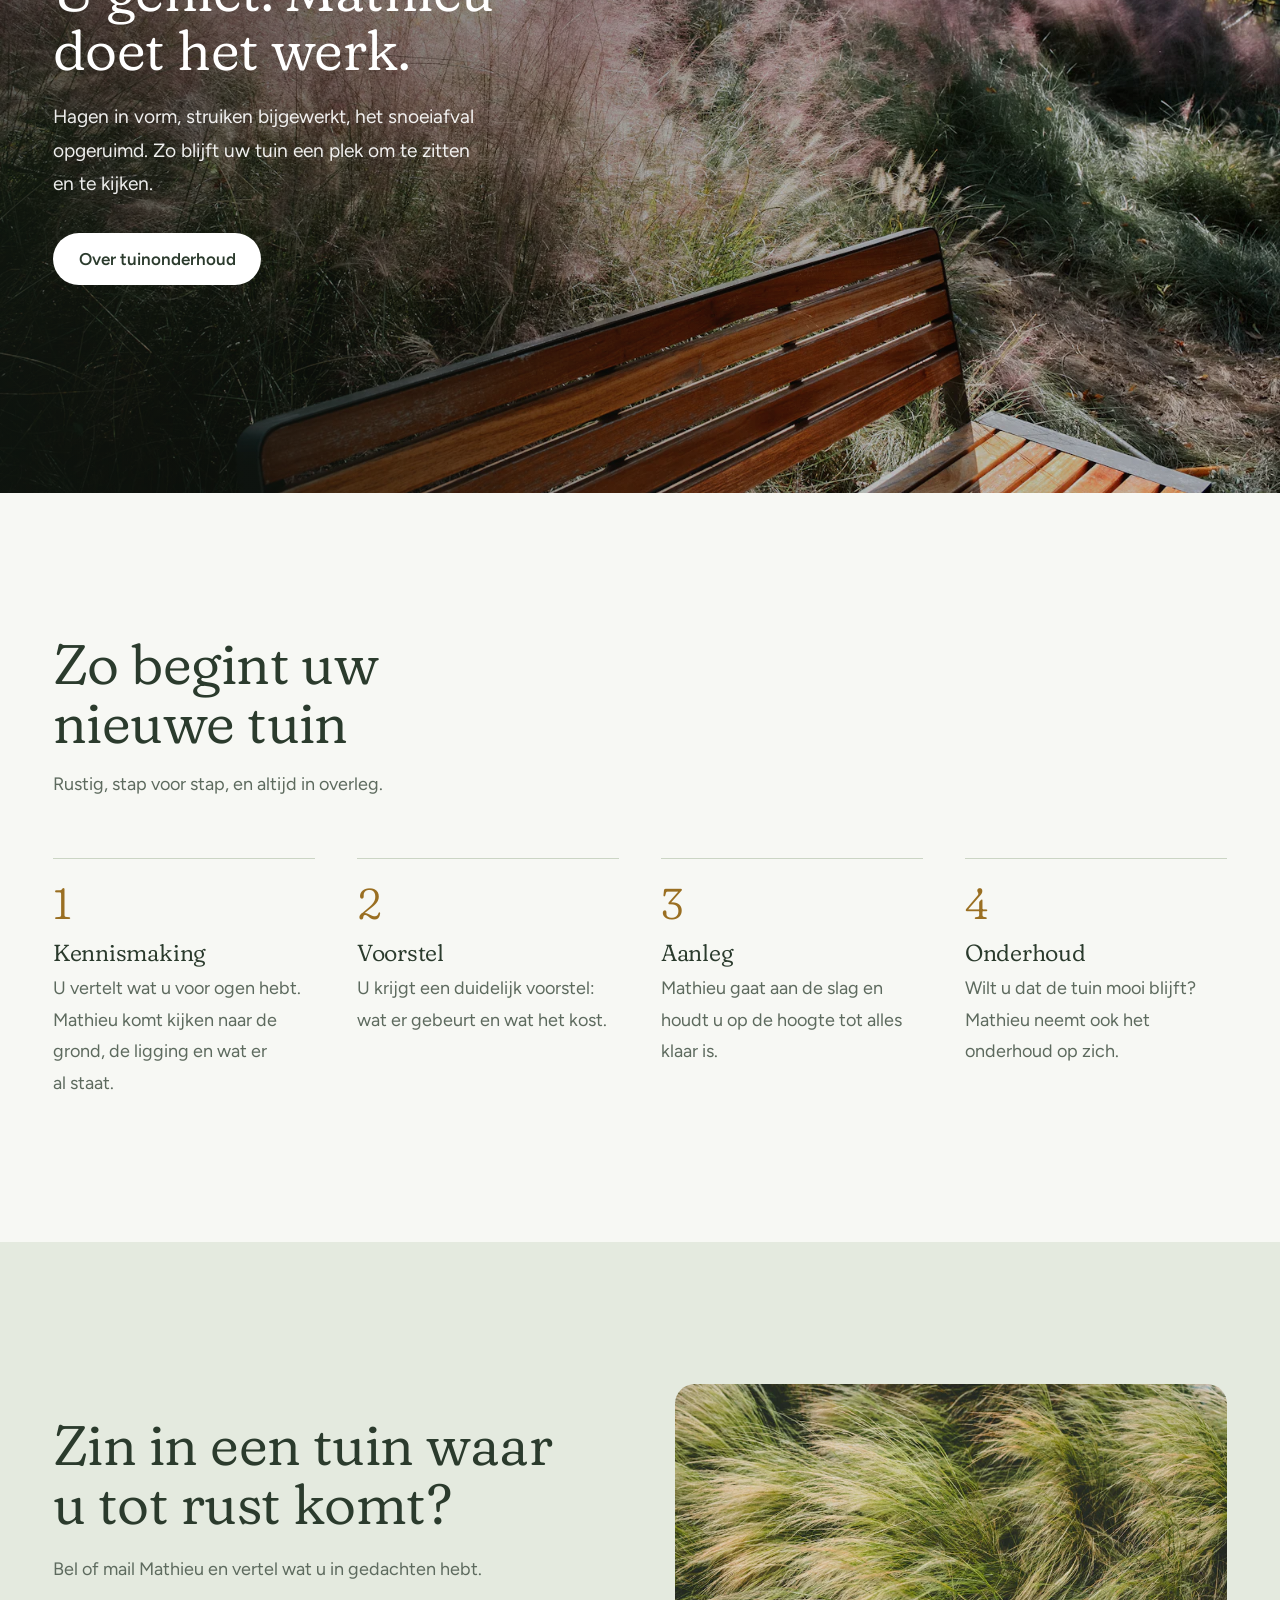
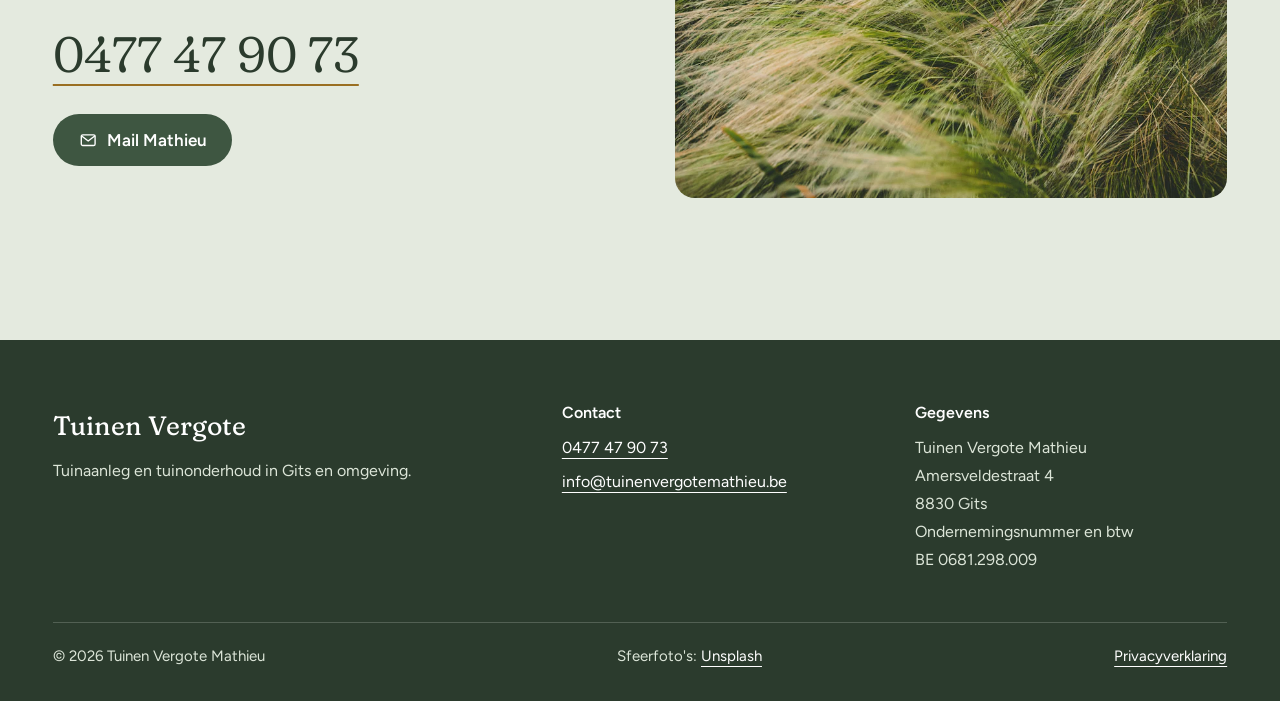
==== commit 9ca4da36: "Nu in de tuin: current month and season on the home page, saffron year line; season-tinted, automati" ====
--- a/index.html
+++ b/index.html
@@ -24,7 +24,7 @@
 <a class="skip-link" href="#inhoud">Naar de inhoud</a>
 <header class="site-header site-header--over">
   <div class="wrap header-inner">
-    <a class="brand" href="./"><svg viewBox="0 0 24 24" aria-hidden="true" focusable="false"><path d="M12 21C12 15 12.5 10 15 5" fill="none" stroke="currentColor" stroke-width="1.6" stroke-linecap="round"/><path d="M12.4 13.5C9 13.6 6.6 11.6 6 8.4 9.4 8.3 11.8 10.3 12.4 13.5Z" fill="currentColor"/><path d="M13.6 9.6C14 6.5 16.4 4.4 19.6 4 19.3 7.2 16.9 9.3 13.6 9.6Z" fill="currentColor"/></svg><span>Tuinen Vergote</span></a>
+    <a class="brand" href="./"><svg viewBox="0 0 24 24" aria-hidden="true" focusable="false"><path d="M12 21C12 15 12.5 10 15 5" fill="none" stroke="currentColor" stroke-width="1.6" stroke-linecap="round"/><path d="M12.4 13.5C9 13.6 6.6 11.6 6 8.4 9.4 8.3 11.8 10.3 12.4 13.5Z" fill="currentColor"/><path d="M13.6 9.6C14 6.5 16.4 4.4 19.6 4 19.3 7.2 16.9 9.3 13.6 9.6Z" fill="currentColor"/><g class="season season--kerst" fill="#C2352B"><circle cx="13.4" cy="15.4" r="2.1"/><circle cx="10.5" cy="16.6" r="2.1"/><circle cx="12.6" cy="18.9" r="2.1"/></g><g class="season season--nieuwjaar"><path d="M19.4 10.6l1.05 2.6 2.6 1.05-2.6 1.05-1.05 2.6-1.05-2.6-2.6-1.05 2.6-1.05z" fill="#E0B354"/></g></svg><span>Tuinen Vergote</span></a>
     <nav class="site-nav" aria-label="Hoofdmenu">
       <button class="menu-button" type="button" popovertarget="site-menu" popovertargetaction="toggle" aria-controls="site-menu"><svg viewBox="0 0 24 24" fill="none" stroke="currentColor" stroke-width="1.8" stroke-linecap="round" stroke-linejoin="round" aria-hidden="true" focusable="false"><path d="M4 8h16M4 16h16"/></svg><span>Menu</span></button>
       <ul id="site-menu" class="site-menu" popover="auto">
@@ -42,6 +42,7 @@
 <section class="photo-hero hero">
   <img src="assets/img/photos/tuin-grassen-1920.webp" srcset="assets/img/photos/tuin-grassen-960.webp 960w, assets/img/photos/tuin-grassen-1920.webp 1920w" sizes="100vw" alt="" width="1920" height="1280" fetchpriority="high">
   <div class="wrap">
+    <p class="season-pill" hidden><svg class="season season--kerst" viewBox="0 0 24 24" aria-hidden="true" focusable="false"><path d="M2.5 12.5c2.3-3.2 5.6-4.2 9.3-2.9-1.3 3.4-4.6 4.7-9.3 2.9z" fill="currentColor"/><path d="M21.5 12.5c-2.3-3.2-5.6-4.2-9.3-2.9 1.3 3.4 4.6 4.7 9.3 2.9z" fill="currentColor"/><g fill="#D9473A"><circle cx="12" cy="12.6" r="2.3"/><circle cx="9.6" cy="15" r="2.1"/><circle cx="14.4" cy="15" r="2.1"/></g></svg><svg class="season season--nieuwjaar" viewBox="0 0 24 24" aria-hidden="true" focusable="false"><path d="M12 2.5l2.2 6.3 6.3 2.2-6.3 2.2L12 19.5l-2.2-6.3L3.5 11l6.3-2.2z" fill="#E7BE5E"/></svg><span></span></p>
     <h1>Een tuin om in tot rust te komen</h1>
     <p>Mathieu Vergote legt tuinen aan en onderhoudt ze, voor particulieren en bedrijven in Gits en omgeving.</p>
     <div class="actions">
@@ -82,6 +83,105 @@
   </div>
 </section>
 
+<section class="section tuinjaar" id="nu-in-de-tuin" aria-labelledby="tuinjaar-title">
+  <div class="wrap">
+    <div class="tuinjaar-grid">
+      <div class="tuinjaar-intro">
+        <h2 id="tuinjaar-title">Nu in de tuin</h2>
+        <p class="tuinjaar-nu" hidden></p>
+      </div>
+      <div class="tuinjaar-maanden">
+        <article class="maand" id="maand-0" data-maand="0" data-seizoen="winter">
+          <p class="maand-label"><span class="maand-naam">Januari</span> <span class="maand-seizoen">winter</span><span class="maand-nu" hidden>nu</span></p>
+          <h3>De tuin rust</h3>
+          <p>Op een droge dag zonder vorst is het een goed moment om fruitbomen te snoeien. En om rustig te bedenken wat er dit jaar anders mag.</p>
+          <a class="text-link" href="tuinonderhoud.html">Over snoeien en onderhoud</a>
+        </article>
+        <article class="maand" id="maand-1" data-maand="1" data-seizoen="winter">
+          <p class="maand-label"><span class="maand-naam">Februari</span> <span class="maand-seizoen">winter</span><span class="maand-nu" hidden>nu</span></p>
+          <h3>Snoeien voor het voorjaar</h3>
+          <p>Struiken, fruitbomen en knotwilgen krijgen nu hun snoeibeurt, zolang ze nog in rust zijn. Hagen snoeit u het best vóór half maart, als de vogels beginnen te nestelen.</p>
+          <a class="text-link" href="tuinonderhoud.html">Over snoeien en onderhoud</a>
+        </article>
+        <article class="maand" id="maand-2" data-maand="2" data-seizoen="lente">
+          <p class="maand-label"><span class="maand-naam">Maart</span> <span class="maand-seizoen">lente</span><span class="maand-nu" hidden>nu</span></p>
+          <h3>Alles wordt wakker</h3>
+          <p>Tijd om de borders op te ruimen, oude stengels weg te knippen en de grond te voeden met compost. Vanaf half maart laten we de hagen met rust: het broedseizoen begint.</p>
+          <a class="text-link" href="tuinonderhoud.html">Over tuinonderhoud</a>
+        </article>
+        <article class="maand" id="maand-3" data-maand="3" data-seizoen="lente">
+          <p class="maand-label"><span class="maand-naam">April</span> <span class="maand-seizoen">lente</span><span class="maand-nu" hidden>nu</span></p>
+          <h3>Planten en zaaien</h3>
+          <p>De grond warmt op. Een goede maand om vaste planten en heesters te planten, of om een nieuw stuk tuin aan te leggen.</p>
+          <a class="text-link" href="tuinaanleg.html">Over tuinaanleg</a>
+        </article>
+        <article class="maand" id="maand-4" data-maand="4" data-seizoen="lente">
+          <p class="maand-label"><span class="maand-naam">Mei</span> <span class="maand-seizoen">lente</span><span class="maand-nu" hidden>nu</span></p>
+          <h3>Na de IJsheiligen</h3>
+          <p>Na half mei is de kans op nachtvorst voorbij en mogen ook de gevoelige planten naar buiten. Het blad van de saffraankrokus verdort: de knollen gaan in zomerrust.</p>
+          <a class="text-link" href="saffraan.html">Over de saffraan</a>
+        </article>
+        <article class="maand" id="maand-5" data-maand="5" data-seizoen="zomer">
+          <p class="maand-label"><span class="maand-naam">Juni</span> <span class="maand-seizoen">zomer</span><span class="maand-nu" hidden>nu</span></p>
+          <h3>Tijd om te genieten</h3>
+          <p>De tuin staat in volle groei. Water geven op droge dagen, uitgebloeide bloemen wegknippen, en vooral: buiten zitten. In de hagen zitten nog jonge vogels.</p>
+          <a class="text-link" href="tuinonderhoud.html">Over tuinonderhoud</a>
+        </article>
+        <article class="maand" id="maand-6" data-maand="6" data-seizoen="zomer">
+          <p class="maand-label"><span class="maand-naam">Juli</span> <span class="maand-seizoen">zomer</span><span class="maand-nu" hidden>nu</span></p>
+          <h3>Lange avonden</h3>
+          <p>Geef water in de vroege ochtend of 's avonds, dan verdampt er het minst. Ook de zomersnoei van fruitbomen kan nu.</p>
+          <a class="text-link" href="tuinonderhoud.html">Over tuinonderhoud</a>
+        </article>
+        <article class="maand" id="maand-7" data-maand="7" data-seizoen="zomer">
+          <p class="maand-label"><span class="maand-naam">Augustus</span> <span class="maand-seizoen">zomer</span><span class="maand-nu" hidden>nu</span></p>
+          <h3>De saffraan gaat de grond in</h3>
+          <p>Vanaf half augustus worden saffraanknollen geplant. En na 15 augustus mogen de hagen weer in vorm: het broedseizoen is voorbij.</p>
+          <a class="text-link" href="saffraan.html">Over de saffraan</a>
+        </article>
+        <article class="maand" id="maand-8" data-maand="8" data-seizoen="herfst">
+          <p class="maand-label"><span class="maand-naam">September</span> <span class="maand-seizoen">herfst</span><span class="maand-nu" hidden>nu</span></p>
+          <h3>Een tweede lente</h3>
+          <p>Warme grond en meer regen: een uitstekende maand om aan te leggen en te planten. De hagen krijgen hun tweede snoeibeurt.</p>
+          <a class="text-link" href="tuinaanleg.html">Over tuinaanleg</a>
+        </article>
+        <article class="maand" id="maand-9" data-maand="9" data-seizoen="herfst">
+          <p class="maand-label"><span class="maand-naam">Oktober</span> <span class="maand-seizoen">herfst</span><span class="maand-nu" hidden>nu</span></p>
+          <h3>De saffraan bloeit</h3>
+          <p>Oktober is oogstmaand. Mathieu en Juliaan plukken de paarse bloemen met de hand en halen er de rode draadjes uit.</p>
+          <a class="text-link" href="saffraan.html">Over de saffraan</a>
+        </article>
+        <article class="maand" id="maand-10" data-maand="10" data-seizoen="herfst">
+          <p class="maand-label"><span class="maand-naam">November</span> <span class="maand-seizoen">herfst</span><span class="maand-nu" hidden>nu</span></p>
+          <h3>Elk hout neemt wortel</h3>
+          <p>„Op Sint-Catharina neemt elk hout wortel”, zegt het spreekwoord over 25 november. Het plantseizoen voor bomen, hagen en heesters is begonnen.</p>
+          <a class="text-link" href="tuinaanleg.html">Over tuinaanleg</a>
+        </article>
+        <article class="maand" id="maand-11" data-maand="11" data-seizoen="winter">
+          <p class="maand-label"><span class="maand-naam">December</span> <span class="maand-seizoen">winter</span><span class="maand-nu" hidden>nu</span></p>
+          <h3>Rust en plannen</h3>
+          <p>De tuin slaapt. Laat wat blad liggen als deken voor de borders, en denk rustig na over wat u volgend jaar wilt.</p>
+          <a class="text-link" href="contact.html">Plannen bespreken met Mathieu</a>
+        </article>
+      </div>
+    </div>
+    <div class="maand-strip" role="group" aria-label="Bekijk een andere maand" hidden>
+        <button type="button" class="maand-knop" data-maand="0" data-seizoen="winter" aria-controls="maand-0" aria-pressed="false" aria-label="Januari"><span>jan</span></button>
+        <button type="button" class="maand-knop" data-maand="1" data-seizoen="winter" aria-controls="maand-1" aria-pressed="false" aria-label="Februari"><span>feb</span></button>
+        <button type="button" class="maand-knop" data-maand="2" data-seizoen="lente" aria-controls="maand-2" aria-pressed="false" aria-label="Maart"><span>mrt</span></button>
+        <button type="button" class="maand-knop" data-maand="3" data-seizoen="lente" aria-controls="maand-3" aria-pressed="false" aria-label="April"><span>apr</span></button>
+        <button type="button" class="maand-knop" data-maand="4" data-seizoen="lente" aria-controls="maand-4" aria-pressed="false" aria-label="Mei"><span>mei</span></button>
+        <button type="button" class="maand-knop" data-maand="5" data-seizoen="zomer" aria-controls="maand-5" aria-pressed="false" aria-label="Juni"><span>jun</span></button>
+        <button type="button" class="maand-knop" data-maand="6" data-seizoen="zomer" aria-controls="maand-6" aria-pressed="false" aria-label="Juli"><span>jul</span></button>
+        <button type="button" class="maand-knop" data-maand="7" data-seizoen="zomer" aria-controls="maand-7" aria-pressed="false" aria-label="Augustus"><span>aug</span></button>
+        <button type="button" class="maand-knop" data-maand="8" data-seizoen="herfst" aria-controls="maand-8" aria-pressed="false" aria-label="September"><span>sep</span></button>
+        <button type="button" class="maand-knop" data-maand="9" data-seizoen="herfst" aria-controls="maand-9" aria-pressed="false" aria-label="Oktober"><span>okt</span></button>
+        <button type="button" class="maand-knop" data-maand="10" data-seizoen="herfst" aria-controls="maand-10" aria-pressed="false" aria-label="November"><span>nov</span></button>
+        <button type="button" class="maand-knop" data-maand="11" data-seizoen="winter" aria-controls="maand-11" aria-pressed="false" aria-label="December"><span>dec</span></button>
+    </div>
+  </div>
+</section>
+
 <section class="photo-hero band" aria-labelledby="band-title">
   <img src="assets/img/photos/bank-tussen-gras-1600.webp" srcset="assets/img/photos/bank-tussen-gras-960.webp 960w, assets/img/photos/bank-tussen-gras-1600.webp 1600w" sizes="100vw" alt="" width="1600" height="1067" loading="lazy" decoding="async">
   <div class="wrap">
@@ -127,6 +227,7 @@
       <div>
         <p class="footer-name">Tuinen Vergote</p>
         <p>Tuinaanleg en tuinonderhoud in Gits en omgeving.</p>
+        <p class="season-greeting" hidden></p>
       </div>
       <div>
         <h2>Contact</h2>
--- a/assets/css/style.css
+++ b/assets/css/style.css
@@ -576,6 +576,132 @@
 .gallery figure { margin: 0; }
 .gallery img { inline-size: 100%; aspect-ratio: 4 / 3; object-fit: cover; border-radius: 14px; }
 .gallery figcaption { font-size: 1rem; color: var(--muted); margin-block-start: 0.5rem; }
+
+/* ---------- Nu in de tuin (home): the garden year, current month by date ---------- */
+.tuinjaar {
+  --tint: var(--salie);
+  --accent: var(--goud);
+  background-color: var(--tint);
+  transition: background-color 0.8s ease;
+}
+.tuinjaar[data-seizoen-tuin="winter"] { --tint: #E7ECEE; --accent: #4A6371; }
+.tuinjaar[data-seizoen-tuin="lente"]  { --tint: #E4EDDA; --accent: #41693A; }
+.tuinjaar[data-seizoen-tuin="zomer"]  { --tint: #F1EDDA; --accent: #765E19; }
+.tuinjaar[data-seizoen-tuin="herfst"] { --tint: #F1E5D6; --accent: #8F5530; }
+
+.tuinjaar-grid {
+  display: grid;
+  grid-template-columns: minmax(0, 1fr) minmax(0, 1.5fr);
+  gap: 2rem clamp(2.5rem, 2rem + 4vw, 6rem);
+  align-items: start;
+}
+.tuinjaar-nu { margin-block-start: 1rem; font-size: 1.25rem; color: var(--muted); }
+.maand + .maand { margin-block-start: 3rem; } /* only matters without JS, when all months show */
+.maand-label { display: flex; flex-wrap: wrap; align-items: baseline; gap: 0.35rem 0.6rem; margin: 0 0 0.6rem; }
+.maand-naam {
+  font-family: var(--serif);
+  font-variation-settings: "SOFT" 100;
+  font-size: 1.25rem;
+  font-weight: 500;
+  color: var(--accent);
+}
+.maand-seizoen { color: var(--muted); font-size: 1rem; }
+.maand-nu:not([hidden]) {
+  display: inline-block;
+  padding: 0.1rem 0.6rem;
+  border-radius: 999px;
+  background: var(--mos);
+  color: var(--wit);
+  font-size: 0.8125rem;
+  font-weight: 600;
+}
+.maand h3 { font-size: clamp(1.9rem, 1.4rem + 1.8vw, 2.8rem); margin-block-end: 0.85rem; }
+.maand p { font-size: 1.2rem; max-inline-size: 46ch; }
+
+.maand-strip:not([hidden]) {
+  display: grid;
+  grid-template-columns: repeat(12, minmax(0, 1fr));
+  gap: 0.3rem;
+  margin-block-start: clamp(2.5rem, 2rem + 2vw, 4rem);
+}
+.maand-knop {
+  --s: var(--salie-lijn);
+  position: relative;
+  min-block-size: 2.75rem;
+  padding: 0.7rem 0 0.6rem;
+  border: 0;
+  border-block-start: 3px solid var(--s);
+  background: transparent;
+  color: var(--muted);
+  font: 500 0.9375rem/1 var(--sans);
+  cursor: pointer;
+  transition: color 0.3s ease, border-color 0.3s ease;
+}
+.maand-knop[data-seizoen="winter"] { --s: #B9C6CD; }
+.maand-knop[data-seizoen="lente"]  { --s: #B7CDA6; }
+.maand-knop[data-seizoen="zomer"]  { --s: #DCCB92; }
+.maand-knop[data-seizoen="herfst"] { --s: #D9B497; }
+.maand-knop:hover { color: var(--mos-diep); }
+.maand-knop[aria-pressed="true"] { color: var(--mos-diep); font-weight: 700; border-block-start-color: var(--mos); }
+.maand-knop.is-nu::after {
+  content: "";
+  position: absolute;
+  inset-block-end: 0.15rem;
+  inset-inline-start: 50%;
+  inline-size: 0.35rem;
+  block-size: 0.35rem;
+  margin-inline-start: -0.175rem;
+  border-radius: 50%;
+  background: var(--mos);
+}
+@media (max-width: 52rem) {
+  .tuinjaar-grid { grid-template-columns: 1fr; }
+  .maand-knop { font-size: 0.8125rem; }
+}
+@media (max-width: 30rem) {
+  .maand-strip:not([hidden]) { gap: 0.15rem; }
+  .maand-knop { font-size: 0.6875rem; letter-spacing: -0.01em; }
+}
+
+/* saffron year line (saffraan page) */
+.saffraan-nu:not([hidden]) {
+  margin-block-end: 2.5rem;
+  padding: 1rem 1.25rem;
+  border-inline-start: 3px solid var(--krokus);
+  border-radius: 0 14px 14px 0;
+  background: var(--salie);
+}
+
+/* ---------- Seasonal touch (set by site.js on the visitor's date) ---------- */
+.season { display: none; }
+[data-seizoen="kerst"] .season--kerst,
+[data-seizoen="nieuwjaar"] .season--nieuwjaar { display: inline; }
+.season-pill:not([hidden]) {
+  display: inline-flex;
+  align-items: center;
+  gap: 0.5rem;
+  margin: 0 0 1.5rem;
+  padding: 0.4rem 1rem 0.4rem 0.75rem;
+  border: 1px solid rgba(255, 255, 255, 0.45);
+  border-radius: 999px;
+  background: rgba(255, 255, 255, 0.14);
+  -webkit-backdrop-filter: blur(8px);
+  backdrop-filter: blur(8px);
+  color: var(--wit);
+  font-weight: 600;
+  font-size: 1rem;
+}
+.season-pill svg { inline-size: 1.35rem; block-size: 1.35rem; }
+[data-seizoen="kerst"] .season-pill .season--kerst,
+[data-seizoen="nieuwjaar"] .season-pill .season--nieuwjaar { display: block; }
+.season-greeting {
+  margin-block-start: 1.25rem;
+  font-family: var(--serif);
+  font-variation-settings: "SOFT" 100;
+  font-weight: 360;
+  font-size: 1.2rem;
+  color: var(--wit);
+}
 
 /* ---------- Footer ---------- */
 .site-footer { background: var(--mos-diep); color: var(--voet); padding-block: 4rem 2rem; font-size: 1rem; --focus: var(--wit); }
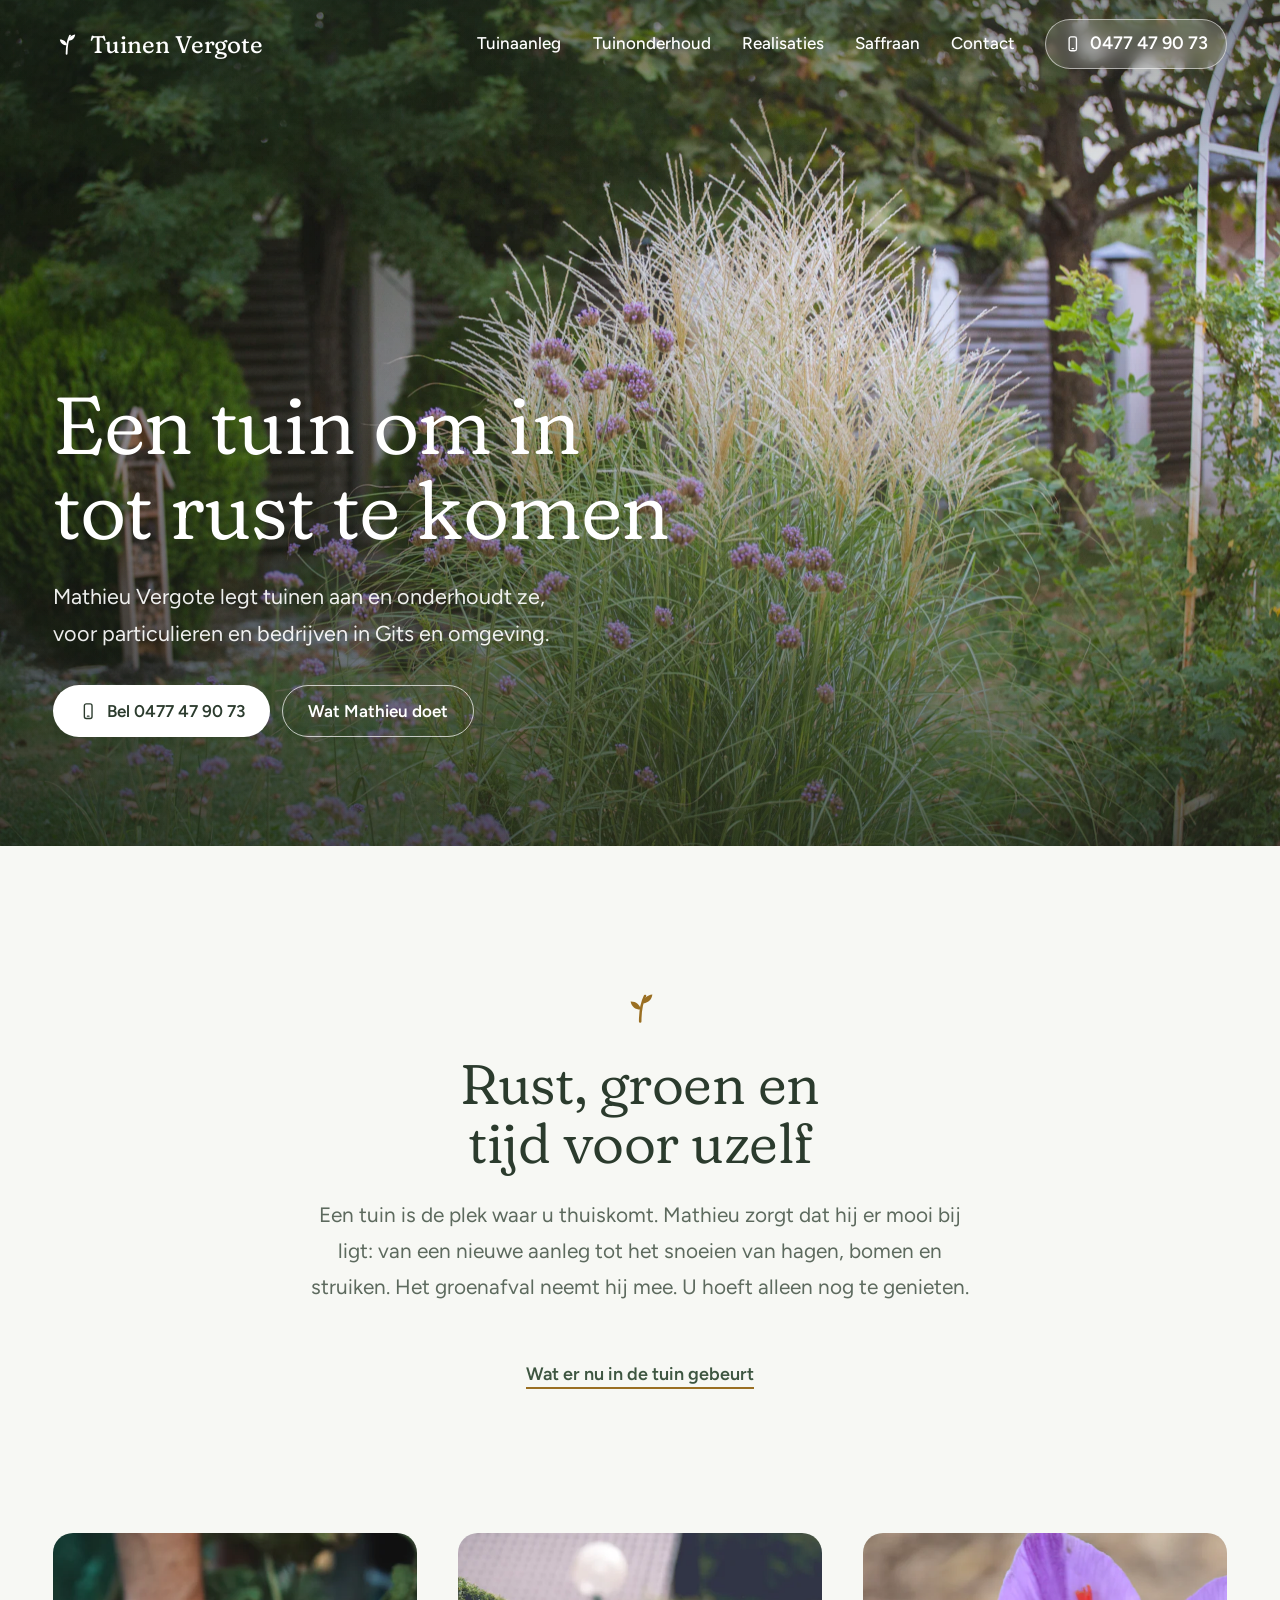
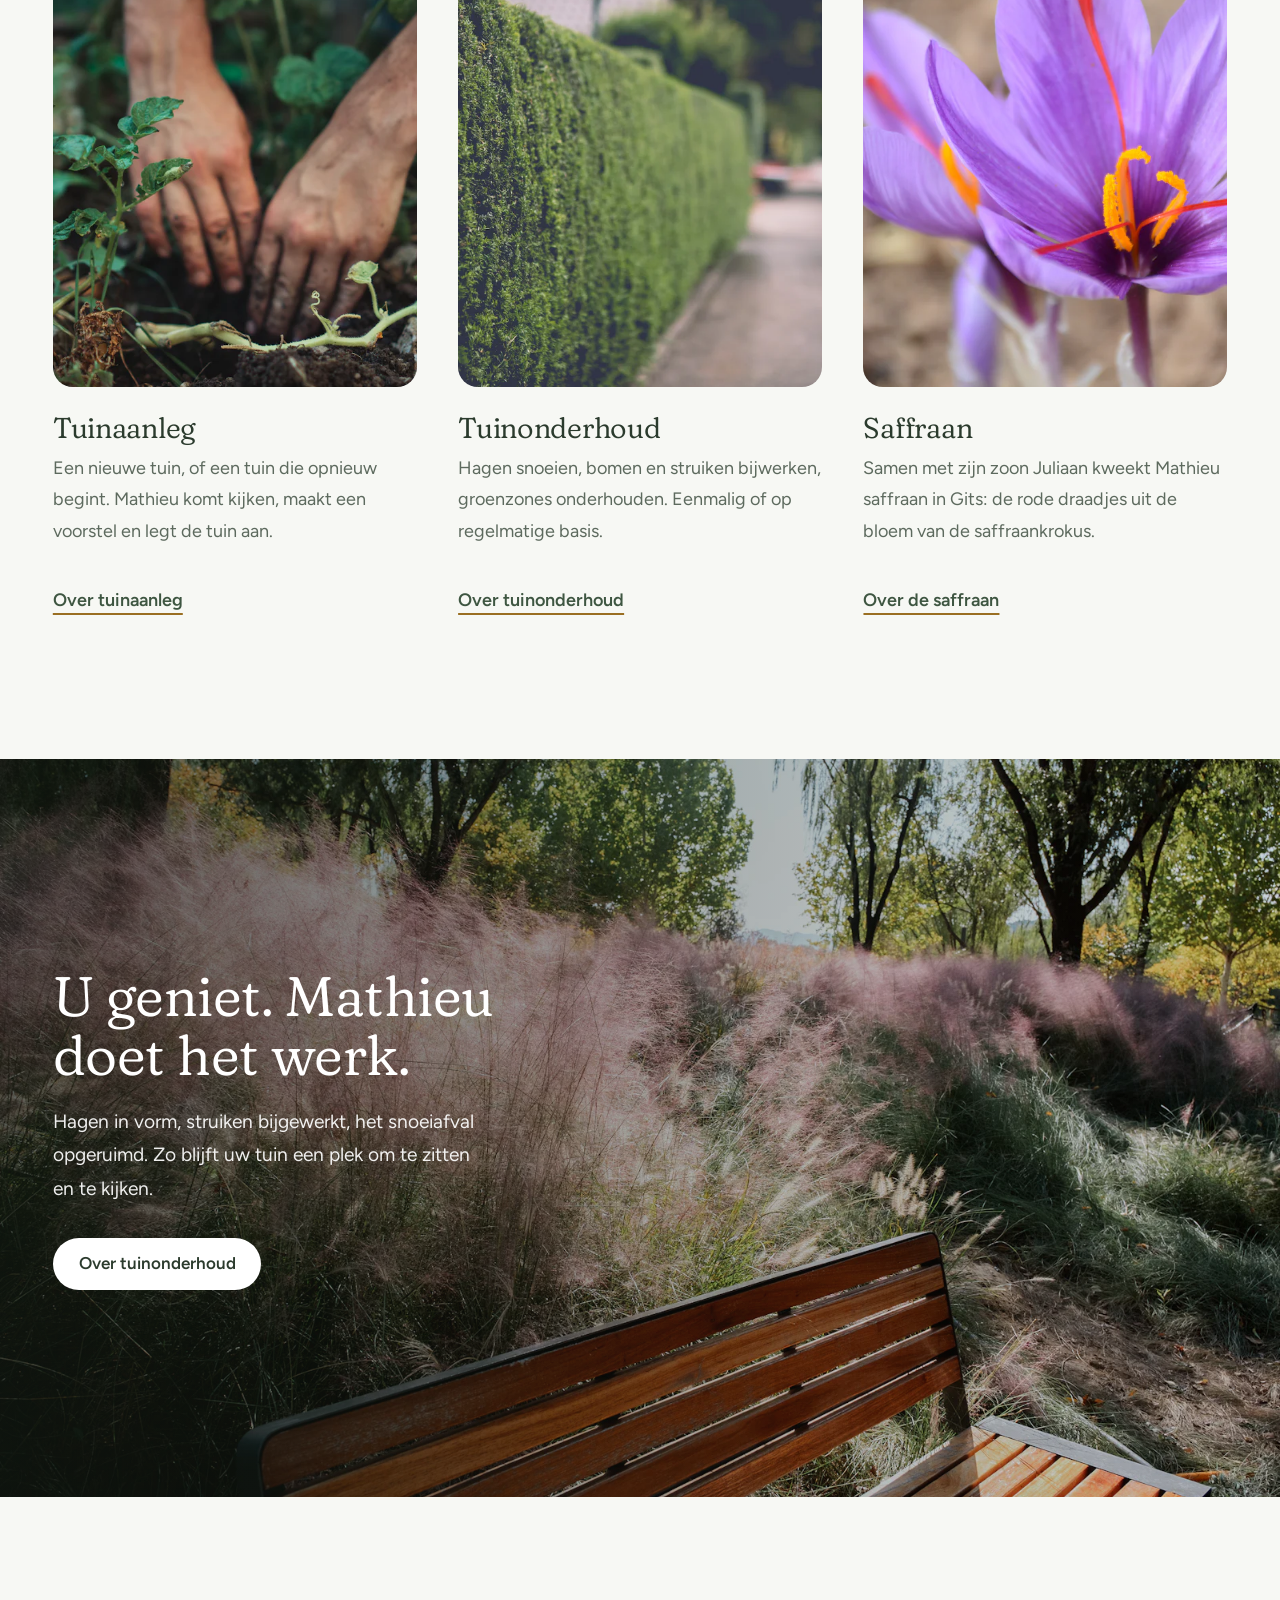
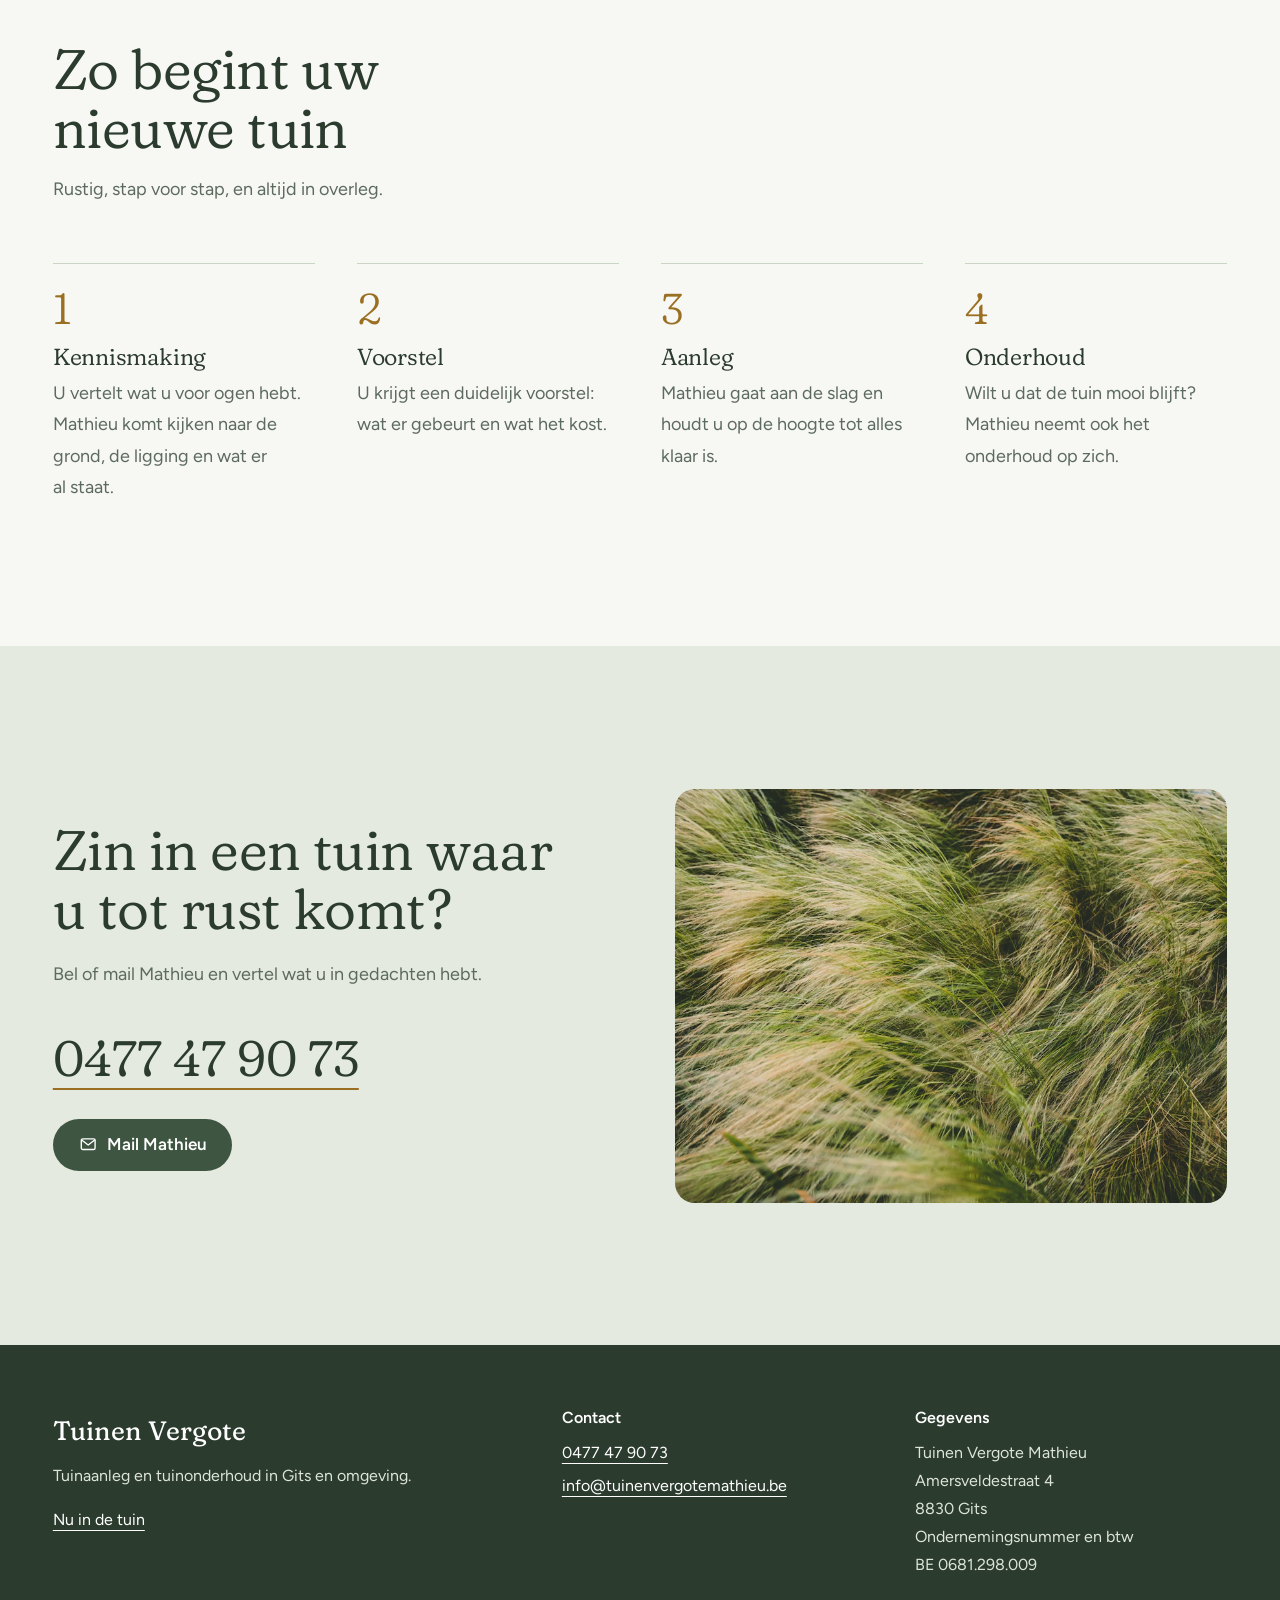
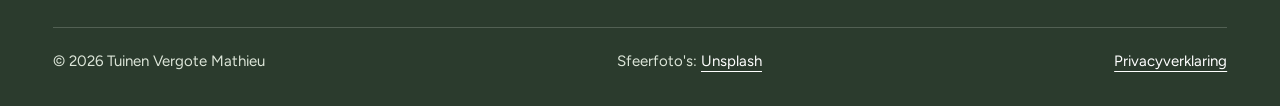
==== commit 0dcf4ac6: "Nu in de tuin moves to its own page; home stays calm (quiet link in intro and footer)" ====
--- a/index.html
+++ b/index.html
@@ -57,6 +57,7 @@
     <div class="sprig"><svg viewBox="0 0 24 24" aria-hidden="true" focusable="false"><path d="M12 21C12 15 12.5 10 15 5" fill="none" stroke="currentColor" stroke-width="1.6" stroke-linecap="round"/><path d="M12.4 13.5C9 13.6 6.6 11.6 6 8.4 9.4 8.3 11.8 10.3 12.4 13.5Z" fill="currentColor"/><path d="M13.6 9.6C14 6.5 16.4 4.4 19.6 4 19.3 7.2 16.9 9.3 13.6 9.6Z" fill="currentColor"/></svg></div>
     <h2 id="intro-title">Rust, groen en tijd voor uzelf</h2>
     <p>Een tuin is de plek waar u thuiskomt. Mathieu zorgt dat hij er mooi bij ligt: van een nieuwe aanleg tot het snoeien van hagen, bomen en struiken. Het groenafval neemt hij mee. U hoeft alleen nog te genieten.</p>
+    <a class="text-link" href="tuinjaar.html">Wat er nu in de tuin gebeurt</a>
   </div>
 </section>
 
@@ -80,105 +81,6 @@
       <p>Samen met zijn zoon Juliaan kweekt Mathieu saffraan in Gits: de rode draadjes uit de bloem van de saffraankrokus.</p>
       <a class="text-link" href="saffraan.html">Over de saffraan</a>
     </article>
-  </div>
-</section>
-
-<section class="section tuinjaar" id="nu-in-de-tuin" aria-labelledby="tuinjaar-title">
-  <div class="wrap">
-    <div class="tuinjaar-grid">
-      <div class="tuinjaar-intro">
-        <h2 id="tuinjaar-title">Nu in de tuin</h2>
-        <p class="tuinjaar-nu" hidden></p>
-      </div>
-      <div class="tuinjaar-maanden">
-        <article class="maand" id="maand-0" data-maand="0" data-seizoen="winter">
-          <p class="maand-label"><span class="maand-naam">Januari</span> <span class="maand-seizoen">winter</span><span class="maand-nu" hidden>nu</span></p>
-          <h3>De tuin rust</h3>
-          <p>Op een droge dag zonder vorst is het een goed moment om fruitbomen te snoeien. En om rustig te bedenken wat er dit jaar anders mag.</p>
-          <a class="text-link" href="tuinonderhoud.html">Over snoeien en onderhoud</a>
-        </article>
-        <article class="maand" id="maand-1" data-maand="1" data-seizoen="winter">
-          <p class="maand-label"><span class="maand-naam">Februari</span> <span class="maand-seizoen">winter</span><span class="maand-nu" hidden>nu</span></p>
-          <h3>Snoeien voor het voorjaar</h3>
-          <p>Struiken, fruitbomen en knotwilgen krijgen nu hun snoeibeurt, zolang ze nog in rust zijn. Hagen snoeit u het best vóór half maart, als de vogels beginnen te nestelen.</p>
-          <a class="text-link" href="tuinonderhoud.html">Over snoeien en onderhoud</a>
-        </article>
-        <article class="maand" id="maand-2" data-maand="2" data-seizoen="lente">
-          <p class="maand-label"><span class="maand-naam">Maart</span> <span class="maand-seizoen">lente</span><span class="maand-nu" hidden>nu</span></p>
-          <h3>Alles wordt wakker</h3>
-          <p>Tijd om de borders op te ruimen, oude stengels weg te knippen en de grond te voeden met compost. Vanaf half maart laten we de hagen met rust: het broedseizoen begint.</p>
-          <a class="text-link" href="tuinonderhoud.html">Over tuinonderhoud</a>
-        </article>
-        <article class="maand" id="maand-3" data-maand="3" data-seizoen="lente">
-          <p class="maand-label"><span class="maand-naam">April</span> <span class="maand-seizoen">lente</span><span class="maand-nu" hidden>nu</span></p>
-          <h3>Planten en zaaien</h3>
-          <p>De grond warmt op. Een goede maand om vaste planten en heesters te planten, of om een nieuw stuk tuin aan te leggen.</p>
-          <a class="text-link" href="tuinaanleg.html">Over tuinaanleg</a>
-        </article>
-        <article class="maand" id="maand-4" data-maand="4" data-seizoen="lente">
-          <p class="maand-label"><span class="maand-naam">Mei</span> <span class="maand-seizoen">lente</span><span class="maand-nu" hidden>nu</span></p>
-          <h3>Na de IJsheiligen</h3>
-          <p>Na half mei is de kans op nachtvorst voorbij en mogen ook de gevoelige planten naar buiten. Het blad van de saffraankrokus verdort: de knollen gaan in zomerrust.</p>
-          <a class="text-link" href="saffraan.html">Over de saffraan</a>
-        </article>
-        <article class="maand" id="maand-5" data-maand="5" data-seizoen="zomer">
-          <p class="maand-label"><span class="maand-naam">Juni</span> <span class="maand-seizoen">zomer</span><span class="maand-nu" hidden>nu</span></p>
-          <h3>Tijd om te genieten</h3>
-          <p>De tuin staat in volle groei. Water geven op droge dagen, uitgebloeide bloemen wegknippen, en vooral: buiten zitten. In de hagen zitten nog jonge vogels.</p>
-          <a class="text-link" href="tuinonderhoud.html">Over tuinonderhoud</a>
-        </article>
-        <article class="maand" id="maand-6" data-maand="6" data-seizoen="zomer">
-          <p class="maand-label"><span class="maand-naam">Juli</span> <span class="maand-seizoen">zomer</span><span class="maand-nu" hidden>nu</span></p>
-          <h3>Lange avonden</h3>
-          <p>Geef water in de vroege ochtend of 's avonds, dan verdampt er het minst. Ook de zomersnoei van fruitbomen kan nu.</p>
-          <a class="text-link" href="tuinonderhoud.html">Over tuinonderhoud</a>
-        </article>
-        <article class="maand" id="maand-7" data-maand="7" data-seizoen="zomer">
-          <p class="maand-label"><span class="maand-naam">Augustus</span> <span class="maand-seizoen">zomer</span><span class="maand-nu" hidden>nu</span></p>
-          <h3>De saffraan gaat de grond in</h3>
-          <p>Vanaf half augustus worden saffraanknollen geplant. En na 15 augustus mogen de hagen weer in vorm: het broedseizoen is voorbij.</p>
-          <a class="text-link" href="saffraan.html">Over de saffraan</a>
-        </article>
-        <article class="maand" id="maand-8" data-maand="8" data-seizoen="herfst">
-          <p class="maand-label"><span class="maand-naam">September</span> <span class="maand-seizoen">herfst</span><span class="maand-nu" hidden>nu</span></p>
-          <h3>Een tweede lente</h3>
-          <p>Warme grond en meer regen: een uitstekende maand om aan te leggen en te planten. De hagen krijgen hun tweede snoeibeurt.</p>
-          <a class="text-link" href="tuinaanleg.html">Over tuinaanleg</a>
-        </article>
-        <article class="maand" id="maand-9" data-maand="9" data-seizoen="herfst">
-          <p class="maand-label"><span class="maand-naam">Oktober</span> <span class="maand-seizoen">herfst</span><span class="maand-nu" hidden>nu</span></p>
-          <h3>De saffraan bloeit</h3>
-          <p>Oktober is oogstmaand. Mathieu en Juliaan plukken de paarse bloemen met de hand en halen er de rode draadjes uit.</p>
-          <a class="text-link" href="saffraan.html">Over de saffraan</a>
-        </article>
-        <article class="maand" id="maand-10" data-maand="10" data-seizoen="herfst">
-          <p class="maand-label"><span class="maand-naam">November</span> <span class="maand-seizoen">herfst</span><span class="maand-nu" hidden>nu</span></p>
-          <h3>Elk hout neemt wortel</h3>
-          <p>„Op Sint-Catharina neemt elk hout wortel”, zegt het spreekwoord over 25 november. Het plantseizoen voor bomen, hagen en heesters is begonnen.</p>
-          <a class="text-link" href="tuinaanleg.html">Over tuinaanleg</a>
-        </article>
-        <article class="maand" id="maand-11" data-maand="11" data-seizoen="winter">
-          <p class="maand-label"><span class="maand-naam">December</span> <span class="maand-seizoen">winter</span><span class="maand-nu" hidden>nu</span></p>
-          <h3>Rust en plannen</h3>
-          <p>De tuin slaapt. Laat wat blad liggen als deken voor de borders, en denk rustig na over wat u volgend jaar wilt.</p>
-          <a class="text-link" href="contact.html">Plannen bespreken met Mathieu</a>
-        </article>
-      </div>
-    </div>
-    <div class="maand-strip" role="group" aria-label="Bekijk een andere maand" hidden>
-        <button type="button" class="maand-knop" data-maand="0" data-seizoen="winter" aria-controls="maand-0" aria-pressed="false" aria-label="Januari"><span>jan</span></button>
-        <button type="button" class="maand-knop" data-maand="1" data-seizoen="winter" aria-controls="maand-1" aria-pressed="false" aria-label="Februari"><span>feb</span></button>
-        <button type="button" class="maand-knop" data-maand="2" data-seizoen="lente" aria-controls="maand-2" aria-pressed="false" aria-label="Maart"><span>mrt</span></button>
-        <button type="button" class="maand-knop" data-maand="3" data-seizoen="lente" aria-controls="maand-3" aria-pressed="false" aria-label="April"><span>apr</span></button>
-        <button type="button" class="maand-knop" data-maand="4" data-seizoen="lente" aria-controls="maand-4" aria-pressed="false" aria-label="Mei"><span>mei</span></button>
-        <button type="button" class="maand-knop" data-maand="5" data-seizoen="zomer" aria-controls="maand-5" aria-pressed="false" aria-label="Juni"><span>jun</span></button>
-        <button type="button" class="maand-knop" data-maand="6" data-seizoen="zomer" aria-controls="maand-6" aria-pressed="false" aria-label="Juli"><span>jul</span></button>
-        <button type="button" class="maand-knop" data-maand="7" data-seizoen="zomer" aria-controls="maand-7" aria-pressed="false" aria-label="Augustus"><span>aug</span></button>
-        <button type="button" class="maand-knop" data-maand="8" data-seizoen="herfst" aria-controls="maand-8" aria-pressed="false" aria-label="September"><span>sep</span></button>
-        <button type="button" class="maand-knop" data-maand="9" data-seizoen="herfst" aria-controls="maand-9" aria-pressed="false" aria-label="Oktober"><span>okt</span></button>
-        <button type="button" class="maand-knop" data-maand="10" data-seizoen="herfst" aria-controls="maand-10" aria-pressed="false" aria-label="November"><span>nov</span></button>
-        <button type="button" class="maand-knop" data-maand="11" data-seizoen="winter" aria-controls="maand-11" aria-pressed="false" aria-label="December"><span>dec</span></button>
-    </div>
   </div>
 </section>
 
@@ -227,6 +129,7 @@
       <div>
         <p class="footer-name">Tuinen Vergote</p>
         <p>Tuinaanleg en tuinonderhoud in Gits en omgeving.</p>
+        <p><a href="tuinjaar.html">Nu in de tuin</a></p>
         <p class="season-greeting" hidden></p>
       </div>
       <div>
--- a/assets/css/style.css
+++ b/assets/css/style.css
@@ -595,7 +595,10 @@
   gap: 2rem clamp(2.5rem, 2rem + 4vw, 6rem);
   align-items: start;
 }
-.tuinjaar-nu { margin-block-start: 1rem; font-size: 1.25rem; color: var(--muted); }
+.tuinjaar h1 { font-size: clamp(2.6rem, 1.6rem + 3.2vw, 4.25rem); }
+.tuinjaar-lead { margin-block-start: 1.25rem; font-size: clamp(1.1rem, 1rem + 0.4vw, 1.3rem); color: var(--muted); max-inline-size: 30ch; }
+.tuinjaar-nu { margin-block-start: 1rem; font-size: 1.1rem; font-weight: 600; color: var(--mos-diep); }
+.intro .text-link { margin-block-start: 2rem; }
 .maand + .maand { margin-block-start: 3rem; } /* only matters without JS, when all months show */
 .maand-label { display: flex; flex-wrap: wrap; align-items: baseline; gap: 0.35rem 0.6rem; margin: 0 0 0.6rem; }
 .maand-naam {
